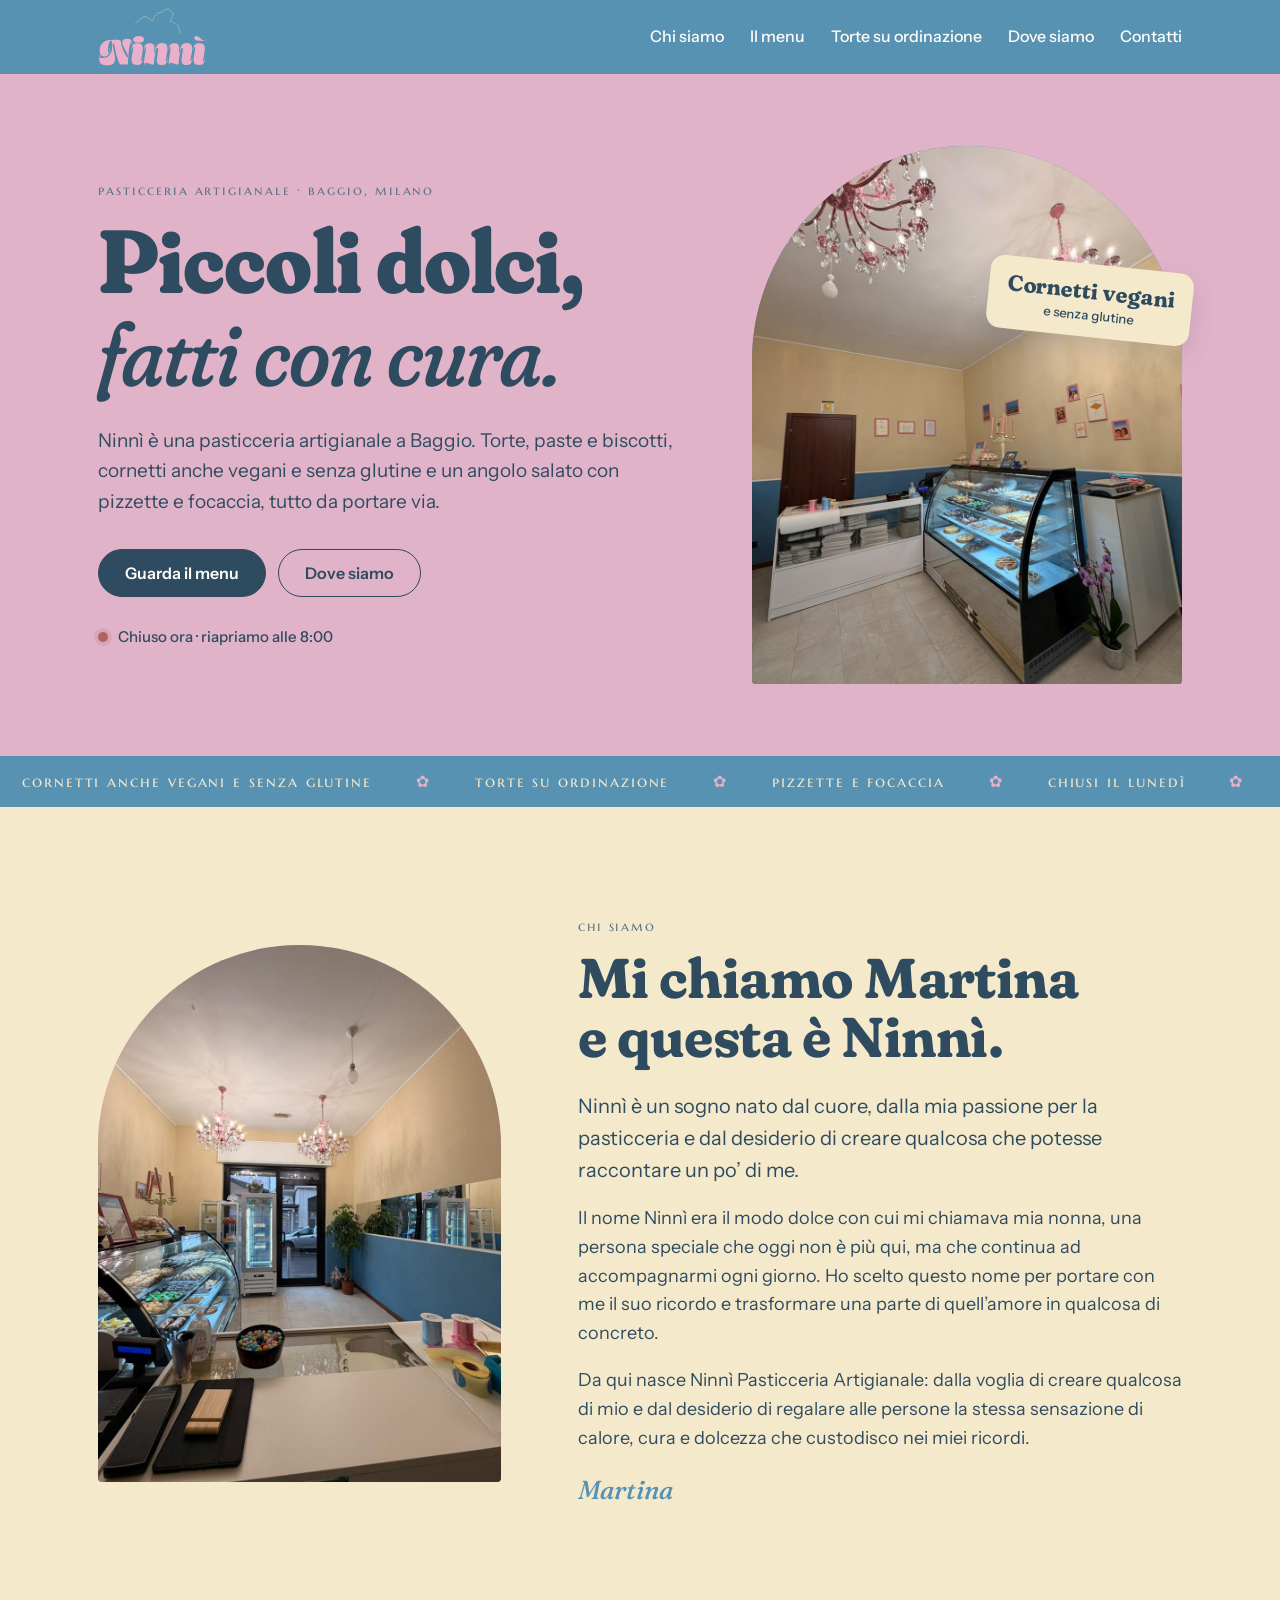
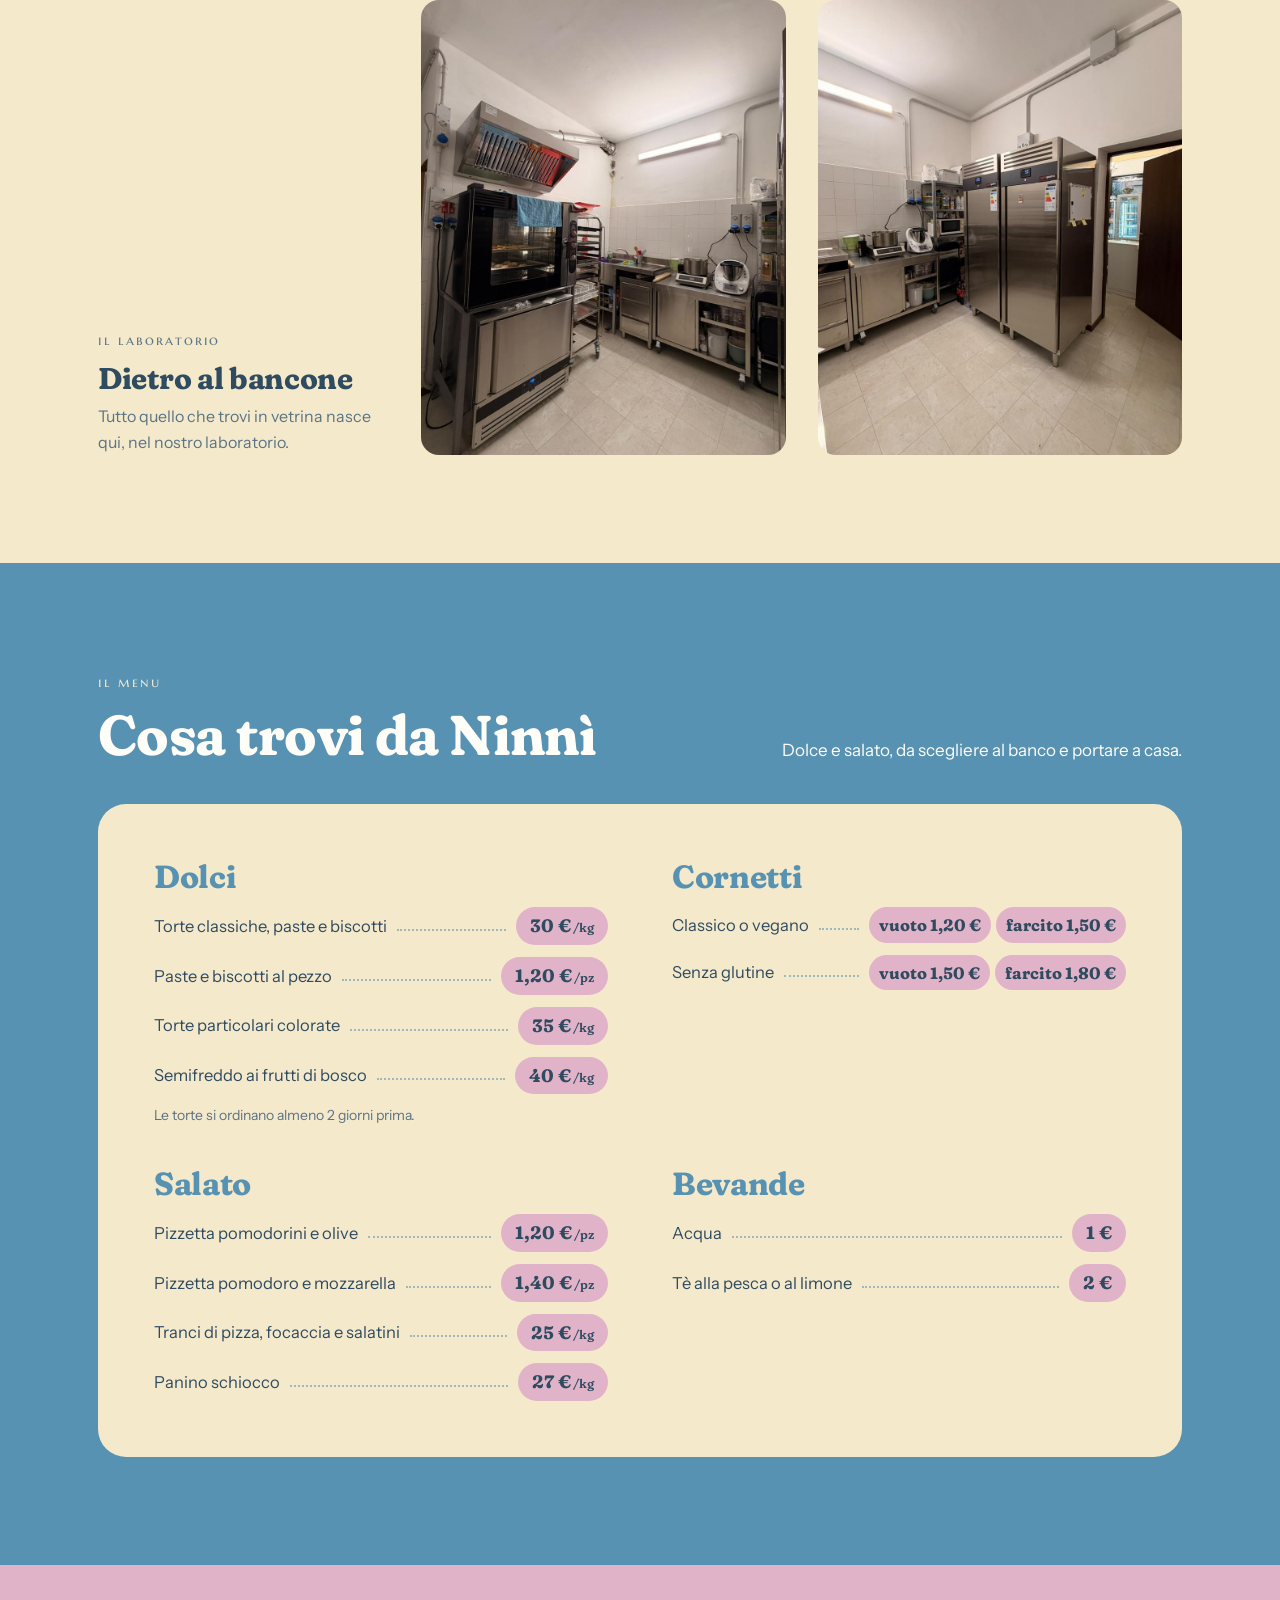
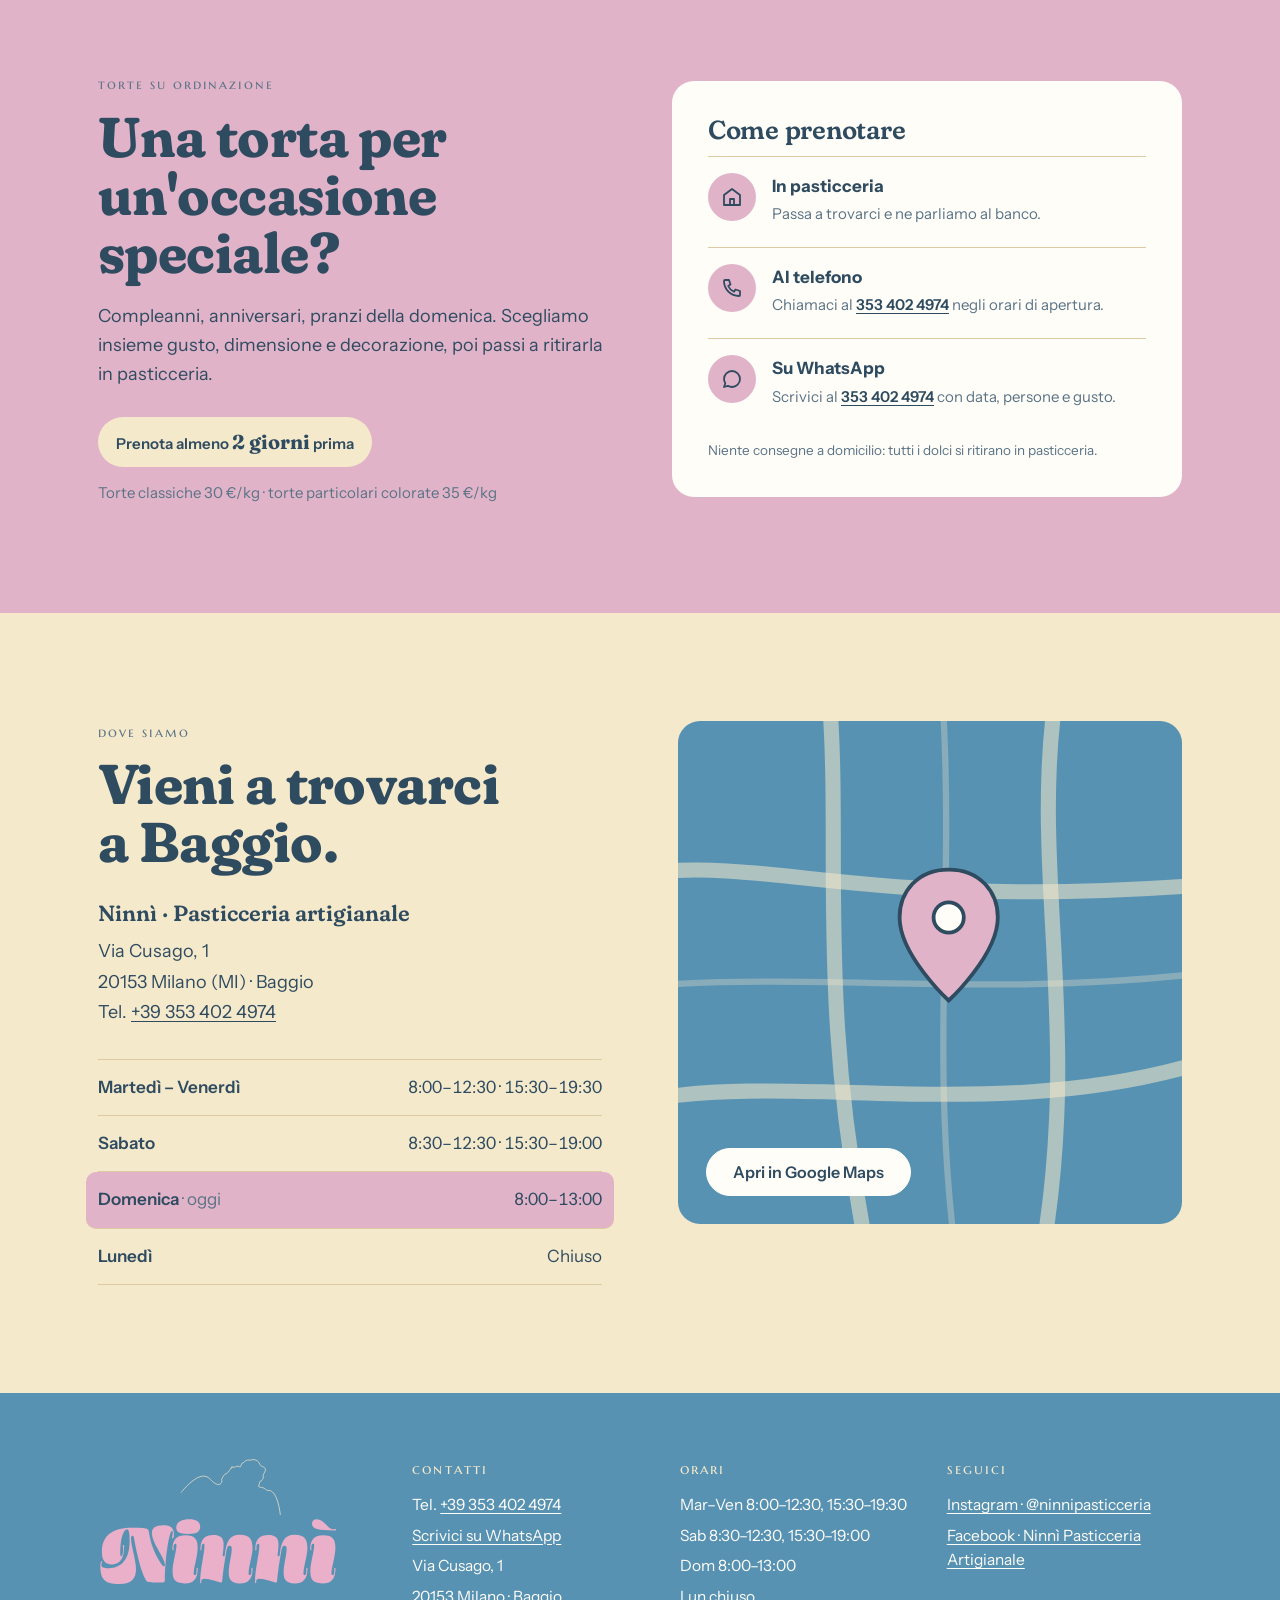
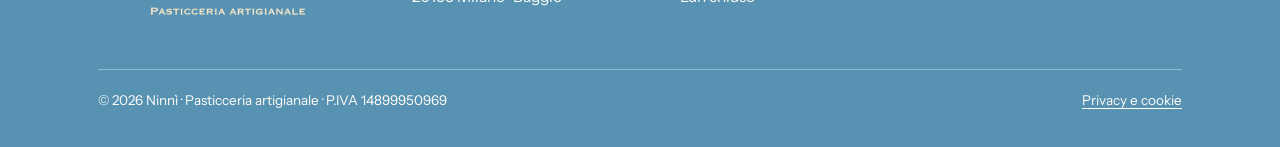
==== index.html @ 8027836f "Sito Ninnì Pasticceria Artigianale" ====
<!doctype html>
<html lang="it">
<head>
<meta charset="utf-8">
<meta name="viewport" content="width=device-width, initial-scale=1, viewport-fit=cover">
<title>Ninnì · Pasticceria artigianale a Baggio, Milano</title>
<meta name="description" content="Ninnì, pasticceria artigianale in Via Cusago 1 a Baggio, Milano: torte, paste e biscotti, cornetti anche vegani e senza glutine, pizzette e focaccia da portare via.">
<link rel="canonical" href="https://www.ninnipasticceriaartigianale.it/">
<meta name="theme-color" content="#5892B3">
<link rel="icon" href="favicon.ico" sizes="32x32">
<link rel="icon" href="img/icon-512.png" type="image/png" sizes="512x512">
<link rel="apple-touch-icon" href="img/apple-touch-icon.png">
<link rel="preload" href="fonts/fraunces.woff2" as="font" type="font/woff2" crossorigin>
<link rel="preload" href="fonts/instrument-sans.woff2" as="font" type="font/woff2" crossorigin>
<link rel="stylesheet" href="style.css">
<meta property="og:type" content="website">
<meta property="og:locale" content="it_IT">
<meta property="og:site_name" content="Ninnì Pasticceria Artigianale">
<meta property="og:title" content="Ninnì · Pasticceria artigianale a Baggio">
<meta property="og:description" content="Torte, paste e biscotti, cornetti anche vegani e senza glutine. Via Cusago 1, Milano.">
<meta property="og:url" content="https://www.ninnipasticceriaartigianale.it/">
<meta property="og:image" content="https://www.ninnipasticceriaartigianale.it/img/og-image.jpg">
<meta property="og:image:width" content="1200">
<meta property="og:image:height" content="630">
<meta name="twitter:card" content="summary_large_image">
<script type="application/ld+json">
{
  "@context": "https://schema.org",
  "@type": "Bakery",
  "name": "Ninnì Pasticceria Artigianale",
  "url": "https://www.ninnipasticceriaartigianale.it/",
  "image": "https://www.ninnipasticceriaartigianale.it/img/og-image.jpg",
  "logo": "https://www.ninnipasticceriaartigianale.it/img/icon-512.png",
  "telephone": "+39 353 402 4974",
  "priceRange": "€",
  "address": {
    "@type": "PostalAddress",
    "streetAddress": "Via Cusago, 1",
    "postalCode": "20153",
    "addressLocality": "Milano",
    "addressRegion": "MI",
    "addressCountry": "IT"
  },
  "openingHoursSpecification": [
    {
      "@type": "OpeningHoursSpecification",
      "dayOfWeek": [
        "Tuesday",
        "Wednesday",
        "Thursday",
        "Friday"
      ],
      "opens": "08:00",
      "closes": "12:30"
    },
    {
      "@type": "OpeningHoursSpecification",
      "dayOfWeek": [
        "Tuesday",
        "Wednesday",
        "Thursday",
        "Friday"
      ],
      "opens": "15:30",
      "closes": "19:30"
    },
    {
      "@type": "OpeningHoursSpecification",
      "dayOfWeek": "Saturday",
      "opens": "08:30",
      "closes": "12:30"
    },
    {
      "@type": "OpeningHoursSpecification",
      "dayOfWeek": "Saturday",
      "opens": "15:30",
      "closes": "19:00"
    },
    {
      "@type": "OpeningHoursSpecification",
      "dayOfWeek": "Sunday",
      "opens": "08:00",
      "closes": "13:00"
    }
  ],
  "sameAs": [
    "https://www.instagram.com/ninnipasticceria/"
  ]
}
</script>
</head>
<body>
<a class="visually-hidden" href="#menu">Vai al menu</a>

<header class="top">
  <div class="wrap">
    <a class="logo" href="#top" aria-label="Ninnì, torna all'inizio">
      <img src="img/logo-mark.svg" alt="Ninnì" width="109" height="58">
    </a>
    <button class="burger" id="burger" aria-expanded="false" aria-controls="nav" aria-label="Apri il menu"><span></span></button>
    <nav id="nav" aria-label="Principale">
      <a href="#storia">Chi siamo</a>
      <a href="#menu">Il menu</a>
      <a href="#torte">Torte su ordinazione</a>
      <a href="#dove">Dove siamo</a>
      <a href="#contatti">Contatti</a>
      <span class="nav-info">Via Cusago 1, Baggio · chiusi il lunedì</span>
    </nav>
  </div>
</header>

<main id="top">
  <!-- HERO -->
  <div class="hero">
    <div class="wrap">
      <div>
        <span class="label eyebrow">Pasticceria artigianale · Baggio, Milano</span>
        <h1>Piccoli dolci, <em>fatti con cura.</em></h1>
        <p class="lead">Ninnì è una pasticceria artigianale a Baggio. Torte, paste e biscotti, cornetti anche vegani e senza glutine e un angolo salato con pizzette e focaccia, tutto da portare via.</p>
        <div class="cta">
          <a class="btn" href="#menu">Guarda il menu</a>
          <a class="btn ghost" href="#dove">Dove siamo</a>
        </div>
        <div class="stato" id="stato-hero"><span class="dot"></span><span id="stato-testo">Orari in caricamento</span></div>
      </div>
      <div class="hero-vis">
        <div class="arco">
          <img src="img/vetrina.jpg" alt="Il bancone di Ninnì con la vetrina dei dolci e i lampadari rosa" width="900" height="1200">
        </div>
        <div class="cartellino"><b>Cornetti vegani</b><span>e senza glutine</span></div>
      </div>
    </div>
  </div>

  <div class="nastro" aria-hidden="true">
    <div class="nastro-track">
      <span>cornetti anche vegani e senza glutine</span><span>torte su ordinazione</span><span>pizzette e focaccia</span><span>chiusi il lunedì</span>
      <span>cornetti anche vegani e senza glutine</span><span>torte su ordinazione</span><span>pizzette e focaccia</span><span>chiusi il lunedì</span>
    </div>
  </div>

  <!-- CHI SIAMO -->
  <section class="storia" id="storia">
    <div class="wrap">
      <div class="arco">
        <img src="img/sala.jpg" loading="lazy" decoding="async" alt="L'interno della pasticceria visto dal bancone, con i lampadari rosa e la porta su strada" width="900" height="1200">
      </div>
      <div>
        <span class="label eyebrow">Chi siamo</span>
        <h2>Mi chiamo Martina e questa è Ninnì.</h2>
        <div class="testo">
          <p>Ninnì è un sogno nato dal cuore, dalla mia passione per la pasticceria e dal desiderio di creare qualcosa che potesse raccontare un po’ di me.</p>
          <p>Il nome Ninnì era il modo dolce con cui mi chiamava mia nonna, una persona speciale che oggi non è più qui, ma che continua ad accompagnarmi ogni giorno. Ho scelto questo nome per portare con me il suo ricordo e trasformare una parte di quell’amore in qualcosa di concreto.</p>
          <p>Da qui nasce Ninnì Pasticceria Artigianale: dalla voglia di creare qualcosa di mio e dal desiderio di regalare alle persone la stessa sensazione di calore, cura e dolcezza che custodisco nei miei ricordi.</p>
          <p class="firma">Martina</p>
        </div>
      </div>
    </div>
    <div class="wrap lab">
      <div class="didascalia">
        <span class="label eyebrow">Il laboratorio</span>
        <h3>Dietro al bancone</h3>
        <p>Tutto quello che trovi in vetrina nasce qui, nel nostro laboratorio.</p>
      </div>
      <figure><img src="img/forno.jpg" loading="lazy" decoding="async" alt="Il forno del laboratorio con le teglie in cottura" width="900" height="1200"></figure>
      <figure><img src="img/frigo.jpg" loading="lazy" decoding="async" alt="Il laboratorio con banchi da lavoro e frigoriferi in acciaio" width="900" height="1200"></figure>
    </div>
  </section>

  <!-- MENU -->
  <section class="menu" id="menu">
    <div class="wrap">
      <div class="sec-head">
        <div>
          <span class="label eyebrow">Il menu</span>
          <h2>Cosa trovi da Ninnì</h2>
        </div>
        <p>Dolce e salato, da scegliere al banco e portare a casa.</p>
      </div>
      <div class="listino">
        <div class="gruppo">
          <h3>Dolci</h3>
          <ul>
            <li class="voce"><span class="nome">Torte classiche, paste e biscotti</span><span class="punti" aria-hidden="true"></span><span class="prezzi"><span class="pill">30 €<small>/kg</small></span></span></li>
            <li class="voce"><span class="nome">Paste e biscotti al pezzo</span><span class="punti" aria-hidden="true"></span><span class="prezzi"><span class="pill">1,20 €<small>/pz</small></span></span></li>
            <li class="voce"><span class="nome">Torte particolari colorate</span><span class="punti" aria-hidden="true"></span><span class="prezzi"><span class="pill">35 €<small>/kg</small></span></span></li>
            <li class="voce"><span class="nome">Semifreddo ai frutti di bosco</span><span class="punti" aria-hidden="true"></span><span class="prezzi"><span class="pill">40 €<small>/kg</small></span></span></li>
          </ul>
          <p class="sotto">Le torte si ordinano almeno 2 giorni prima.</p>
        </div>
        <div class="gruppo">
          <h3>Cornetti</h3>
          <ul>
            <li class="voce doppio"><span class="nome">Classico o vegano</span><span class="punti" aria-hidden="true"></span><span class="prezzi"><span class="pill">vuoto 1,20 €</span><span class="pill">farcito 1,50 €</span></span></li>
            <li class="voce doppio"><span class="nome">Senza glutine</span><span class="punti" aria-hidden="true"></span><span class="prezzi"><span class="pill">vuoto 1,50 €</span><span class="pill">farcito 1,80 €</span></span></li>
          </ul>
        </div>
        <div class="gruppo">
          <h3>Salato</h3>
          <ul>
            <li class="voce"><span class="nome">Pizzetta pomodorini e olive</span><span class="punti" aria-hidden="true"></span><span class="prezzi"><span class="pill">1,20 €<small>/pz</small></span></span></li>
            <li class="voce"><span class="nome">Pizzetta pomodoro e mozzarella</span><span class="punti" aria-hidden="true"></span><span class="prezzi"><span class="pill">1,40 €<small>/pz</small></span></span></li>
            <li class="voce"><span class="nome">Tranci di pizza, focaccia e salatini</span><span class="punti" aria-hidden="true"></span><span class="prezzi"><span class="pill">25 €<small>/kg</small></span></span></li>
            <li class="voce"><span class="nome">Panino schiocco</span><span class="punti" aria-hidden="true"></span><span class="prezzi"><span class="pill">27 €<small>/kg</small></span></span></li>
          </ul>
        </div>
        <div class="gruppo">
          <h3>Bevande</h3>
          <ul>
            <li class="voce"><span class="nome">Acqua</span><span class="punti" aria-hidden="true"></span><span class="prezzi"><span class="pill">1 €</span></span></li>
            <li class="voce"><span class="nome">Tè alla pesca o al limone</span><span class="punti" aria-hidden="true"></span><span class="prezzi"><span class="pill">2 €</span></span></li>
          </ul>
        </div>
      </div>
    </div>
  </section>

  <!-- TORTE SU ORDINAZIONE -->
  <section class="torte" id="torte">
    <div class="wrap">
      <div class="intro">
        <span class="label eyebrow">Torte su ordinazione</span>
        <h2>Una torta per un'occasione speciale?</h2>
        <p>Compleanni, anniversari, pranzi della domenica. Scegliamo insieme gusto, dimensione e decorazione, poi passi a ritirarla in pasticceria.</p>
        <span class="quando">Prenota almeno <b>2 giorni</b> prima</span>
        <p class="prezzi-torte">Torte classiche 30 €/kg · torte particolari colorate 35 €/kg</p>
      </div>
      <div class="come">
        <h3>Come prenotare</h3>
        <div class="modo">
          <span class="ico"><svg viewBox="0 0 24 24" fill="none" stroke="currentColor" stroke-width="1.8" stroke-linecap="round" stroke-linejoin="round"><path d="M4 10 L12 4 L20 10 V20 H4 Z"/><path d="M10 20 V14 H14 V20"/></svg></span>
          <div><b>In pasticceria</b><span>Passa a trovarci e ne parliamo al banco.</span></div>
        </div>
        <div class="modo">
          <span class="ico"><svg viewBox="0 0 24 24" fill="none" stroke="currentColor" stroke-width="1.8" stroke-linecap="round" stroke-linejoin="round"><path d="M5 4 H9 L10.5 8.5 L8.2 10 C9.2 12.2 11.8 14.8 14 15.8 L15.5 13.5 L20 15 V19 C20 19.6 19.6 20 19 20 C10.7 20 4 13.3 4 5 C4 4.4 4.4 4 5 4 Z"/></svg></span>
          <div><b>Al telefono</b><span>Chiamaci al <a href="tel:+393534024974">353 402 4974</a> negli orari di apertura.</span></div>
        </div>
        <div class="modo">
          <span class="ico"><svg viewBox="0 0 24 24" fill="none" stroke="currentColor" stroke-width="1.8" stroke-linecap="round" stroke-linejoin="round"><path d="M4 20 L5.3 16.2 C4.5 14.9 4 13.5 4 12 C4 7.6 7.6 4 12 4 C16.4 4 20 7.6 20 12 C20 16.4 16.4 20 12 20 C10.5 20 9.1 19.6 7.8 18.8 Z"/></svg></span>
          <div><b>Su WhatsApp</b><span>Scrivici al <a href="https://wa.me/393534024974" target="_blank" rel="noopener">353 402 4974</a> con data, persone e gusto.</span></div>
        </div>
        <p class="piccolo">Niente consegne a domicilio: tutti i dolci si ritirano in pasticceria.</p>
      </div>
    </div>
  </section>

  <!-- DOVE SIAMO -->
  <section class="dove" id="dove">
    <div class="wrap">
      <div>
        <span class="label eyebrow">Dove siamo</span>
        <h2>Vieni a trovarci a Baggio.</h2>
        <div class="indirizzo">
          <b>Ninnì · Pasticceria artigianale</b>
          <span>Via Cusago, 1</span>
          <span>20153 Milano (MI) · Baggio</span>
          <span>Tel. <a href="tel:+393534024974">+39 353 402 4974</a></span>
        </div>
        <dl class="orari" id="orari">
          <div data-d="2,3,4,5"><dt>Martedì – Venerdì</dt><dd>8:00–12:30 · 15:30–19:30</dd></div>
          <div data-d="6"><dt>Sabato</dt><dd>8:30–12:30 · 15:30–19:00</dd></div>
          <div data-d="0"><dt>Domenica</dt><dd>8:00–13:00</dd></div>
          <div data-d="1"><dt>Lunedì</dt><dd>Chiuso</dd></div>
        </dl>
      </div>
      <div class="mappa">
        <svg viewBox="0 0 400 400" aria-hidden="true" preserveAspectRatio="xMidYMid slice">
          <g fill="none" stroke="#F5E9CB" stroke-opacity=".55" stroke-width="12" stroke-linecap="round">
            <path d="M-20 120 C80 110 160 150 420 130"/>
            <path d="M120 -20 C130 100 110 220 150 420"/>
            <path d="M-20 300 C100 280 260 320 420 270"/>
            <path d="M300 -20 C280 120 320 240 290 420"/>
          </g>
          <g fill="none" stroke="#F5E9CB" stroke-opacity=".3" stroke-width="5">
            <path d="M-20 210 C120 200 250 220 420 200"/>
            <path d="M210 -20 C220 140 200 260 220 420"/>
          </g>
          <path d="M215 118 C190 118 176 136 176 156 C176 186 215 222 215 222 C215 222 254 186 254 156 C254 136 240 118 215 118 Z" fill="#E1B3C9" stroke="#2E4B60" stroke-width="3"/>
          <circle cx="215" cy="156" r="12" fill="#FFFDF8" stroke="#2E4B60" stroke-width="3"/>
        </svg>
        <a class="btn chiaro" href="https://www.google.com/maps/search/?api=1&amp;query=Via+Cusago+1%2C+20153+Milano" target="_blank" rel="noopener">Apri in Google Maps</a>
      </div>
    </div>
  </section>
</main>

<footer id="contatti">
  <div class="wrap">
    <div class="grid">
      <div class="logo-big"><img src="img/logo-full.svg" alt="Ninnì, pasticceria artigianale" width="240" height="159"></div>
      <div>
        <h4>Contatti</h4>
        <ul>
          <li>Tel. <a href="tel:+393534024974">+39 353 402 4974</a></li>
          <li><a href="https://wa.me/393534024974" target="_blank" rel="noopener">Scrivici su WhatsApp</a></li>
          <li>Via Cusago, 1</li>
          <li>20153 Milano · Baggio</li>
        </ul>
      </div>
      <div>
        <h4>Orari</h4>
        <ul>
          <li>Mar–Ven 8:00–12:30, 15:30–19:30</li>
          <li>Sab 8:30–12:30, 15:30–19:00</li>
          <li>Dom 8:00–13:00</li>
          <li>Lun chiuso</li>
        </ul>
      </div>
      <div>
        <h4>Seguici</h4>
        <ul>
          <li><a href="https://www.instagram.com/ninnipasticceria/" target="_blank" rel="noopener">Instagram · @ninnipasticceria</a></li>
          <!-- Facebook: sostituire href con il link diretto alla pagina -->
          <li><a href="https://www.facebook.com/search/top?q=Ninn%C3%AC%20Pasticceria%20Artigianale" target="_blank" rel="noopener">Facebook · Ninnì Pasticceria Artigianale</a></li>
        </ul>
      </div>
    </div>
    <div class="legal">
      <span>© 2026 Ninnì · Pasticceria artigianale · P.IVA 14899950969</span>
      <a href="privacy.html">Privacy e cookie</a>
    </div>
  </div>
</footer>

<script src="script.js" defer></script>
</body>
</html>
---- style.css ----
/* Caratteri ospitati sul sito (niente Google Fonts: nessun dato ai terzi) */
@font-face { font-family: "Fraunces"; font-style: normal; font-weight: 100 900; font-display: swap; src: url(fonts/fraunces.woff2) format("woff2"); unicode-range: U+0000-00FF,U+0131,U+0152-0153,U+02BB-02BC,U+02C6,U+02DA,U+02DC,U+0304,U+0308,U+0329,U+2000-206F,U+20AC,U+2122,U+2191,U+2193,U+2212,U+2215,U+FEFF,U+FFFD; }
@font-face { font-family: "Fraunces"; font-style: italic; font-weight: 100 900; font-display: swap; src: url(fonts/fraunces-italic.woff2) format("woff2"); unicode-range: U+0000-00FF,U+0131,U+0152-0153,U+02BB-02BC,U+02C6,U+02DA,U+02DC,U+0304,U+0308,U+0329,U+2000-206F,U+20AC,U+2122,U+2191,U+2193,U+2212,U+2215,U+FEFF,U+FFFD; }
@font-face { font-family: "Instrument Sans"; font-style: normal; font-weight: 400 700; font-display: swap; src: url(fonts/instrument-sans.woff2) format("woff2"); unicode-range: U+0000-00FF,U+0131,U+0152-0153,U+02BB-02BC,U+02C6,U+02DA,U+02DC,U+0304,U+0308,U+0329,U+2000-206F,U+20AC,U+2122,U+2191,U+2193,U+2212,U+2215,U+FEFF,U+FFFD; }
@font-face { font-family: "Marcellus SC"; font-style: normal; font-weight: 400; font-display: swap; src: url(fonts/marcellus-sc.woff2) format("woff2"); unicode-range: U+0000-00FF,U+0131,U+0152-0153,U+02BB-02BC,U+02C6,U+02DA,U+02DC,U+0304,U+0308,U+0329,U+2000-206F,U+20AC,U+2122,U+2191,U+2193,U+2212,U+2215,U+FEFF,U+FFFD; }

/* Palette: i tre colori del logo, più un inchiostro morbido per i testi */
:root {
  --blu: #5892B3;
  --rosa: #E1B3C9;
  --crema: #F5E9CB;
  --latte: #F5E9CB;      /* fondo pagina = crema della palette */
  --ink: #2E4B60;        /* testi: blu del logo scurito */
  --ink-2: #5A7385;      /* testi secondari */
  --linea: #DCCAA2;
  --bianco: #FFFDF8;

  --f-display: "Fraunces", "Iowan Old Style", "Palatino Linotype", Georgia, serif;
  --f-body: "Instrument Sans", "Helvetica Neue", Arial, sans-serif;
  --f-label: "Marcellus SC", "Copperplate", "Trajan Pro", Georgia, serif;

  --gutter: clamp(16px, 4vw, 48px);
  --max: 1180px;
  color-scheme: light;
}
* { box-sizing: border-box; }
html { scroll-behavior: smooth; scroll-padding-top: 96px; }
body {
  margin: 0;
  background: var(--latte);
  color: var(--ink);
  font-family: var(--f-body);
  font-size: 17px;
  line-height: 1.6;
  -webkit-font-smoothing: antialiased;
}
img { max-width: 100%; display: block; }
a { color: inherit; }
h1, h2, h3 {
  font-family: var(--f-display);
  font-variation-settings: "SOFT" 100, "WONK" 1;
  font-weight: 700;
  line-height: 1.04;
  letter-spacing: -0.01em;
  margin: 0;
  text-wrap: balance;
}
p { margin: 0; }
.wrap { max-width: var(--max); margin-inline: auto; padding-inline: var(--gutter); }
.label { font-family: var(--f-label); font-size: 14px; letter-spacing: 0.14em; text-transform: lowercase; }
.eyebrow { display: block; color: var(--ink-2); margin-bottom: 12px; }
:focus-visible { outline: 3px solid var(--blu); outline-offset: 3px; border-radius: 6px; }
.visually-hidden { position: absolute; width: 1px; height: 1px; overflow: hidden; clip: rect(0 0 0 0); white-space: nowrap; }

/* ---------- Header ---------- */
.top {
  position: sticky;
  top: env(safe-area-inset-top, 0px);
  z-index: 20;
  background: var(--blu);
  color: var(--bianco);
}
.top .wrap { display: flex; align-items: center; gap: 24px; padding-block: 8px; }
.top .logo img { height: 58px; width: auto; }
.top nav { margin-left: auto; display: flex; align-items: center; gap: 26px; }
.top nav a { text-decoration: none; font-weight: 500; font-size: 16px; }
.top nav a:hover { text-decoration: underline; text-underline-offset: 6px; text-decoration-thickness: 1.5px; }
.burger { display: none; }

.btn {
  display: inline-flex; align-items: center; justify-content: center; gap: 8px;
  font: 600 16px/1 var(--f-body);
  padding: 15px 26px; border-radius: 999px;
  border: 1.5px solid var(--ink); background: var(--ink); color: var(--bianco);
  text-decoration: none; cursor: pointer;
  transition: transform .15s ease, background .15s ease, color .15s ease;
}
.btn:hover { transform: translateY(-2px); }
.btn.ghost { background: transparent; color: var(--ink); }
.btn.ghost:hover { background: var(--ink); color: var(--bianco); }
.btn.chiaro { background: var(--bianco); color: var(--ink); border-color: var(--bianco); }

/* ---------- Hero ---------- */
.hero { background: var(--rosa); padding-block: 72px 72px; }
.hero .wrap { display: grid; grid-template-columns: 1.15fr 0.85fr; gap: clamp(32px, 5vw, 72px); align-items: center; }
.hero h1 { font-size: clamp(46px, 7vw, 92px); font-weight: 800; }
.hero h1 em { display: block; font-style: italic; font-weight: 500; color: var(--ink); }
.hero p.lead { font-size: 19px; max-width: 32em; margin-top: 26px; }
.hero .cta { display: flex; flex-wrap: wrap; gap: 12px; margin-top: 32px; }
.stato { display: inline-flex; align-items: center; gap: 10px; margin-top: 28px; font-size: 15px; font-weight: 500; }
.stato .dot { width: 10px; height: 10px; border-radius: 50%; background: #4F9469; box-shadow: 0 0 0 4px rgba(79,148,105,.16); }
.stato.chiuso .dot { background: #B0645F; box-shadow: 0 0 0 4px rgba(176,100,95,.16); }

.arco {
  position: relative; aspect-ratio: 4 / 5; max-width: 100%;
  border-radius: 999px 999px 18px 18px;
  background: var(--blu); color: var(--crema); --acc: var(--rosa);
  display: grid; place-items: center; overflow: hidden;
}
.arco svg.ill { width: 76%; height: auto; }
.arco img { position: absolute; inset: 0; width: 100%; height: 100%; object-fit: cover; }
.arco .foto-nota { position: absolute; bottom: 16px; left: 0; right: 0; text-align: center; font-size: 13px; opacity: .85; }
.hero-vis { position: relative; max-width: 430px; justify-self: end; width: 100%; }
.cartellino {
  position: absolute; right: -10px; top: 22%;
  background: var(--crema); color: var(--ink);
  padding: 14px 18px 12px; border-radius: 14px; transform: rotate(6deg);
  box-shadow: 0 10px 24px rgba(46,75,96,.16);
  text-align: center; line-height: 1.2;
}
.cartellino b { display: block; font-family: var(--f-display); font-size: 22px; font-weight: 700; font-variation-settings: "SOFT" 100; }
.cartellino span { font-size: 13px; font-weight: 500; }

/* ---------- Nastro ---------- */
.nastro { background: var(--blu); color: var(--crema); overflow: hidden; padding-block: 13px; }
.nastro-track { display: flex; width: max-content; animation: scorri 44s linear infinite; }
.nastro-track span { font-family: var(--f-label); font-size: 16px; letter-spacing: .12em; white-space: nowrap; padding-inline: 22px; }
.nastro-track span::after { content: "✿"; color: var(--rosa); margin-left: 44px; }
@keyframes scorri { to { transform: translateX(-50%); } }

section { padding-block: clamp(64px, 9vw, 108px); }
.sec-head { display: flex; flex-wrap: wrap; align-items: end; justify-content: space-between; gap: 16px 40px; margin-bottom: 40px; }
h2 { font-size: clamp(34px, 4.8vw, 56px); }
.sec-head p { max-width: 34em; color: var(--ink-2); }

/* ---------- Chi siamo ---------- */
.storia .wrap { display: grid; grid-template-columns: 0.8fr 1.2fr; gap: clamp(32px, 6vw, 88px); align-items: center; }
.storia .arco { background: var(--rosa); color: var(--ink); --acc: var(--blu); aspect-ratio: 3 / 4; }
.storia h2 { margin-bottom: 24px; }
.storia .testo { display: grid; gap: 18px; max-width: 36em; font-size: 18px; }
.storia .firma { font-family: var(--f-display); font-style: italic; font-size: 26px; font-weight: 500; color: var(--blu); }
.storia h2 + .testo p:first-child { font-size: 20px; }
footer a, .modo a, .indirizzo a { text-underline-offset: 3px; }
.da-completare { border: 1.5px dashed var(--blu); border-radius: 12px; padding: 14px 16px; font-size: 15px; color: var(--ink-2); background: transparent; }
.da-completare b { color: var(--ink); }
.pilastri { list-style: none; margin: 36px 0 0; padding: 28px 0 0; display: grid; grid-template-columns: repeat(3, 1fr); gap: 24px; border-top: 1.5px solid var(--linea); }
.pilastri li { display: grid; gap: 6px; font-size: 15px; color: var(--ink-2); }
.pilastri b { font-family: var(--f-display); font-size: 21px; font-weight: 600; color: var(--ink); line-height: 1.15; font-variation-settings: "SOFT" 100; }

/* ---------- Menu (listino come quello stampato in negozio) ---------- */
.menu { background: var(--blu); }
.menu .sec-head h2 { color: var(--bianco); }
.menu .sec-head .eyebrow { color: var(--crema); }
.menu .sec-head p { color: var(--bianco); }
.listino {
  background: var(--crema); border-radius: 28px;
  padding: clamp(24px, 4.5vw, 56px);
  display: grid; grid-template-columns: 1fr 1fr; gap: 40px clamp(32px, 5vw, 72px);
}
.gruppo h3 { font-size: 32px; font-weight: 700; color: var(--blu); font-variation-settings: "SOFT" 100, "WONK" 0; margin-bottom: 14px; }
.gruppo ul { list-style: none; margin: 0; padding: 0; display: grid; gap: 12px; }
.voce { display: flex; flex-wrap: nowrap; align-items: center; gap: 8px 10px; }
.voce.doppio { flex-wrap: wrap; }
.voce .nome { font-size: 16.5px; min-width: 0; flex: 0 1 auto; }
.voce .punti { flex: 1 1 12px; min-width: 12px; border-bottom: 2px dotted rgba(88,146,179,.55); transform: translateY(4px); }
.voce .prezzi { display: flex; flex-wrap: wrap; justify-content: flex-end; gap: 6px; margin-left: auto; flex: none; }
.pill {
  background: var(--rosa); color: var(--ink); border-radius: 999px; padding: 5px 14px 4px;
  font-family: var(--f-display); font-variation-settings: "SOFT" 100, "WONK" 0; font-weight: 700; font-size: 18px;
  white-space: nowrap; font-variant-numeric: tabular-nums;
}
.pill small { font-size: 12.5px; font-weight: 600; margin-left: 2px; }
.voce.doppio .prezzi { gap: 5px; }
.voce.doppio .pill { padding-inline: 10px; font-size: 16.5px; }
.gruppo .sotto { font-size: 14px; color: var(--ink-2); margin-top: 10px; }
.nota-prezzi { margin-top: 24px; font-size: 14px; color: var(--crema); }

/* ---------- Laboratorio ---------- */
.storia .lab { display: grid; grid-template-columns: 0.8fr 1fr 1fr; gap: clamp(16px, 3vw, 32px); align-items: end; margin-top: clamp(48px, 7vw, 88px); }
.lab figure { margin: 0; }
.lab img { width: 100%; height: auto; aspect-ratio: 4 / 5; object-fit: cover; border-radius: 18px; }
.lab .didascalia h3 { font-size: 30px; font-weight: 700; font-variation-settings: "SOFT" 100; margin-bottom: 10px; }
.lab .didascalia p { color: var(--ink-2); font-size: 16px; max-width: 22em; }

/* ---------- Torte su ordinazione ---------- */
.torte { background: var(--rosa); }
.torte .wrap { display: grid; grid-template-columns: 1fr 1fr; gap: clamp(28px, 5vw, 64px); align-items: center; }
.torte .intro { color: var(--ink); }
.torte .intro .eyebrow { color: var(--ink-2); }
.torte .intro p { margin-top: 20px; font-size: 18px; max-width: 30em; }
.torte .intro .quando {
  display: inline-block; line-height: 1.5; margin-top: 28px;
  background: var(--crema); color: var(--ink); border-radius: 999px; padding: 10px 18px; font-weight: 600; font-size: 15px;
}
.torte .intro p.prezzi-torte { margin-top: 14px; font-size: 15px; color: var(--ink-2); }
.torte .intro .quando b { font-family: var(--f-display); font-size: 20px; font-weight: 700; }
.come { background: var(--bianco); border-radius: 22px; padding: clamp(22px, 3.5vw, 36px); display: grid; gap: 4px; }
.come h3 { font-size: 26px; font-weight: 600; margin-bottom: 8px; font-variation-settings: "SOFT" 100; }
.modo { display: grid; grid-template-columns: 48px 1fr; gap: 16px; align-items: start; padding-block: 16px; border-top: 1px solid var(--linea); }
.modo .ico { width: 48px; height: 48px; border-radius: 50%; background: var(--rosa); display: grid; place-items: center; color: var(--ink); }
.modo .ico svg { width: 24px; height: 24px; }
.modo b { display: block; font-size: 17px; }
.modo span { font-size: 15px; color: var(--ink-2); }
.modo a { font-weight: 600; color: var(--ink); }
.come .piccolo { font-size: 13.5px; color: var(--ink-2); padding-top: 10px; }

/* ---------- Dove siamo ---------- */
.dove .wrap { display: grid; grid-template-columns: 1fr 1fr; gap: clamp(32px, 6vw, 80px); align-items: start; }
.dove h2 { margin-bottom: 24px; }
.indirizzo { font-size: 18px; display: grid; gap: 2px; }
.indirizzo b { font-family: var(--f-display); font-size: 22px; font-weight: 600; font-variation-settings: "SOFT" 100; margin-bottom: 4px; }
.ph { background: var(--rosa); border-radius: 6px; padding: 0 6px; }
.orari { margin: 32px 0 0; border-top: 1.5px solid var(--linea); }
.orari div { display: flex; justify-content: space-between; gap: 16px; padding-block: 14px; border-bottom: 1.5px solid var(--linea); font-variant-numeric: tabular-nums; }
.orari dt { font-weight: 600; }
.orari dd { margin: 0; text-align: right; }
.orari .oggi { background: var(--rosa); margin-inline: -12px; padding-inline: 12px; border-radius: 10px; }
.orari .oggi dt::after { content: " · oggi"; font-weight: 400; color: var(--ink-2); }
.mappa { position: relative; border-radius: 22px; overflow: hidden; background: var(--blu); aspect-ratio: 1 / 1; max-width: 100%; display: grid; align-content: end; padding: 28px; }
.mappa svg { position: absolute; inset: 0; width: 100%; height: 100%; }
.mappa .btn { position: relative; justify-self: start; }

/* ---------- Footer ---------- */
footer { background: var(--blu); color: var(--bianco); padding-block: 64px 36px; }
footer .grid { display: grid; grid-template-columns: 1.2fr 1fr 1fr 1fr; gap: 32px; }
footer .logo-big img { width: 240px; height: auto; }
footer h4 { font-family: var(--f-label); font-weight: 400; font-size: 15px; letter-spacing: .14em; text-transform: lowercase; margin: 0 0 12px; color: var(--crema); }
footer li { font-size: 15.5px; }
footer ul { list-style: none; padding: 0; margin: 0; display: grid; gap: 6px; }
footer .legal { margin-top: 52px; padding-top: 20px; border-top: 1px solid rgba(255,253,248,.35); display: flex; flex-wrap: wrap; justify-content: space-between; gap: 12px; font-size: 13.5px; }

/* ---------- Responsive + menu a tendina ---------- */
@media (max-width: 980px) {
  footer .grid { grid-template-columns: 1fr 1fr; }
}
@media (max-width: 900px) {
  .burger {
    display: inline-grid; place-items: center; margin-left: auto;
    width: 46px; height: 46px; border-radius: 50%;
    background: transparent; border: 1.5px solid rgba(255,253,248,.7); color: var(--bianco); cursor: pointer;
  }
  .burger span, .burger span::before, .burger span::after {
    display: block; width: 20px; height: 2px; background: currentColor; border-radius: 2px; position: relative; transition: transform .2s ease, background .2s ease;
  }
  .burger span::before, .burger span::after { content: ""; position: absolute; left: 0; }
  .burger span::before { top: -6px; }
  .burger span::after { top: 6px; }
  .burger[aria-expanded="true"] span { background: transparent; }
  .burger[aria-expanded="true"] span::before { transform: translateY(6px) rotate(45deg); }
  .burger[aria-expanded="true"] span::after { transform: translateY(-6px) rotate(-45deg); }

  .top nav {
    display: none; position: absolute; top: 100%; left: 0; right: 0;
    background: var(--blu); flex-direction: column; align-items: stretch; gap: 0;
    padding: 8px var(--gutter) 28px;
    box-shadow: 0 18px 30px rgba(46,75,96,.18);
  }
  .top nav.open { display: flex; }
  .top nav a {
    font-family: var(--f-display); font-variation-settings: "SOFT" 100; font-size: 28px; font-weight: 500;
    padding-block: 12px; border-bottom: 1px solid rgba(255,253,248,.28);
  }
  .top nav .nav-info { display: block; margin-top: 18px; font-size: 14.5px; color: var(--crema); }
  .top .logo img { height: 50px; }
  .hero { padding-block: 48px 56px; }
  .hero .wrap, .storia .wrap, .torte .wrap, .dove .wrap { grid-template-columns: 1fr; }
  .hero-vis { justify-self: center; max-width: 340px; }
  .storia .arco { max-width: 320px; }
  .listino { grid-template-columns: 1fr; }
  .storia .lab { grid-template-columns: 1fr 1fr; }
  .lab .didascalia { grid-column: 1 / -1; }
  .pilastri { grid-template-columns: 1fr; gap: 16px; }
}
@media (min-width: 901px) { .nav-info { display: none; } }
@media (max-width: 560px) {
  body { font-size: 16px; }
  .pill { font-size: 16px; padding: 4px 11px 3px; }
  .voce .nome { font-size: 15.5px; }
  footer .grid { grid-template-columns: 1fr; }
  .cartellino { right: -4px; }
}
@media (prefers-reduced-motion: reduce) {
  html { scroll-behavior: auto; }
  .nastro-track { animation: none; }
  .btn, .burger span, .burger span::before, .burger span::after { transition: none; }
}

/* ---------- Base (prima fornita dall'anteprima) ---------- */
[hidden] { display: none !important; }

/* ---------- Pagine di testo (privacy) ---------- */
.pagina { padding-block: clamp(48px, 7vw, 88px); }
.pagina .wrap { max-width: 760px; }
.pagina h1 { font-size: clamp(36px, 5vw, 52px); margin-bottom: 12px; }
.pagina .agg { color: var(--ink-2); font-size: 14px; margin-bottom: 36px; }
.pagina h2 { font-size: 24px; font-weight: 600; margin: 36px 0 10px; font-variation-settings: "SOFT" 100, "WONK" 0; }
.pagina p, .pagina li { font-size: 16.5px; }
.pagina p + p { margin-top: 12px; }
.pagina ul { padding-left: 20px; margin: 10px 0 0; display: grid; gap: 6px; }
.pagina a { text-underline-offset: 3px; }
.torna { display: inline-block; margin-top: 40px; }
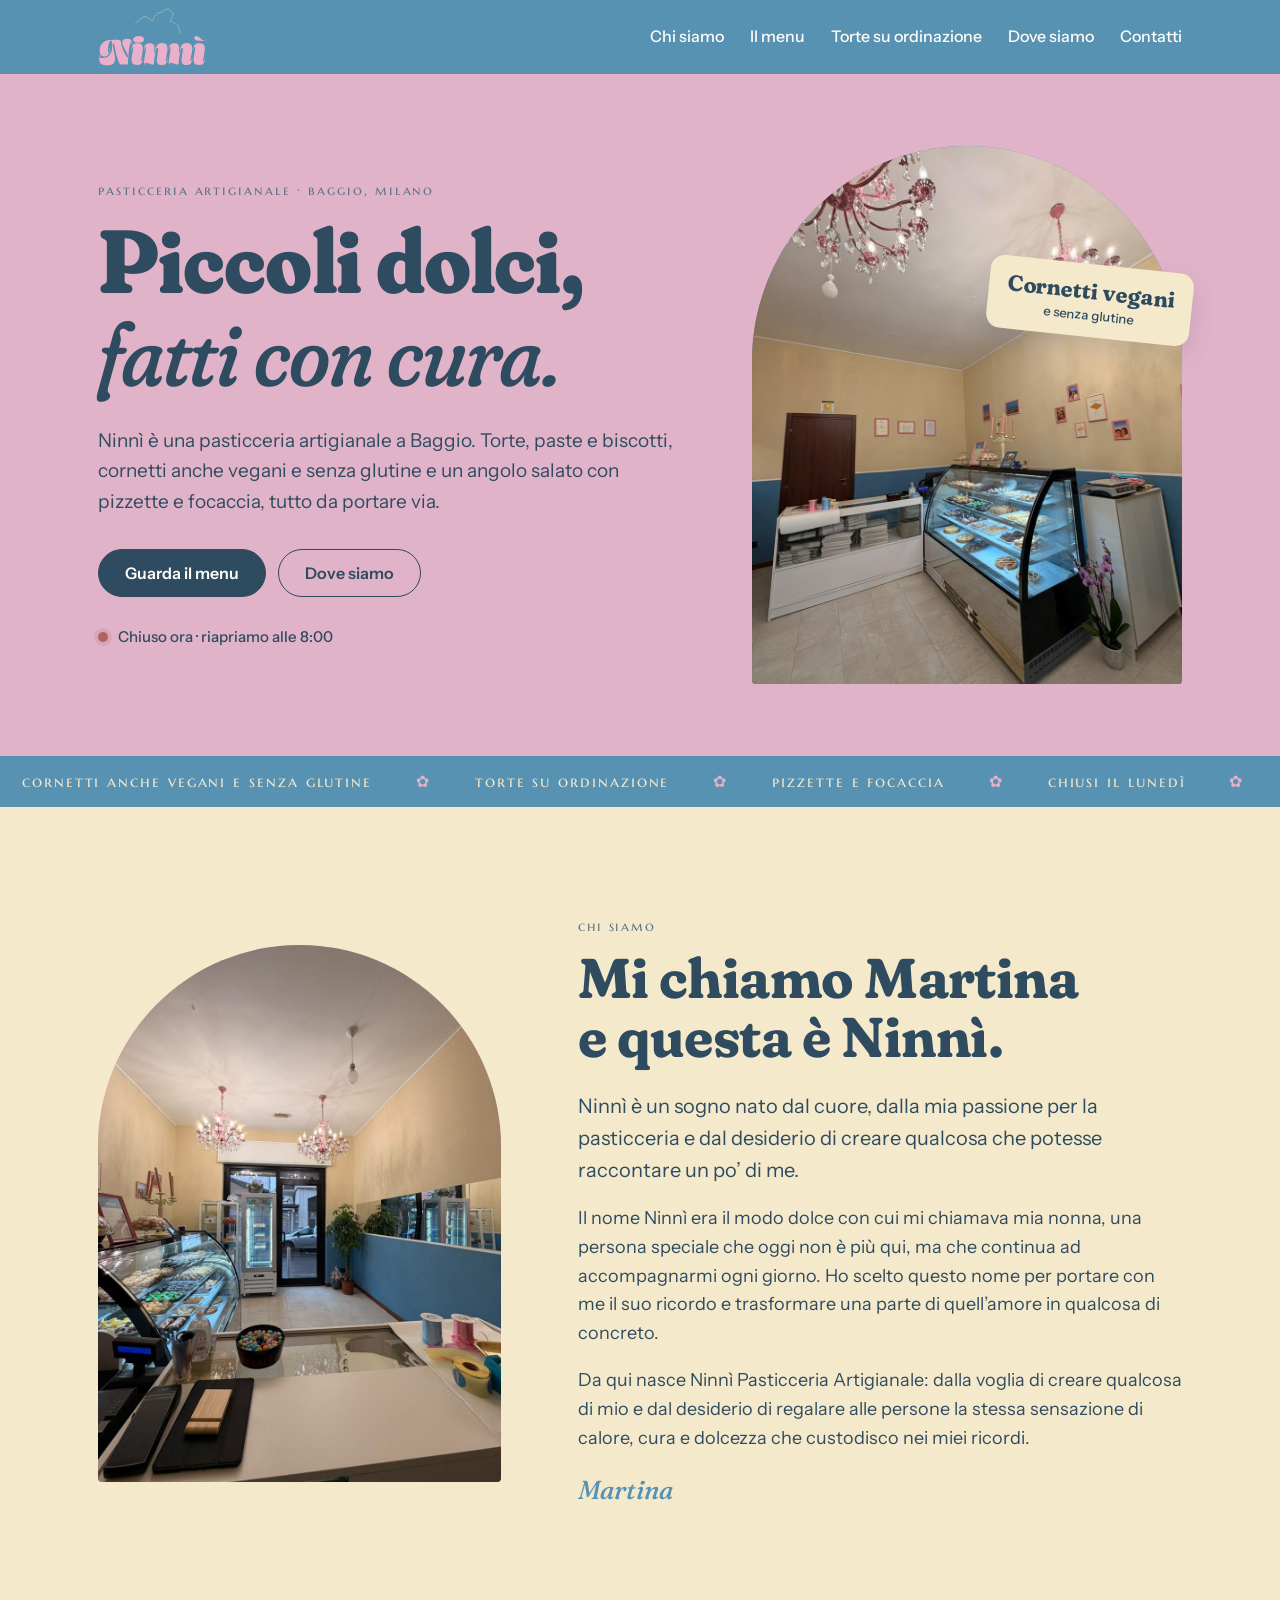
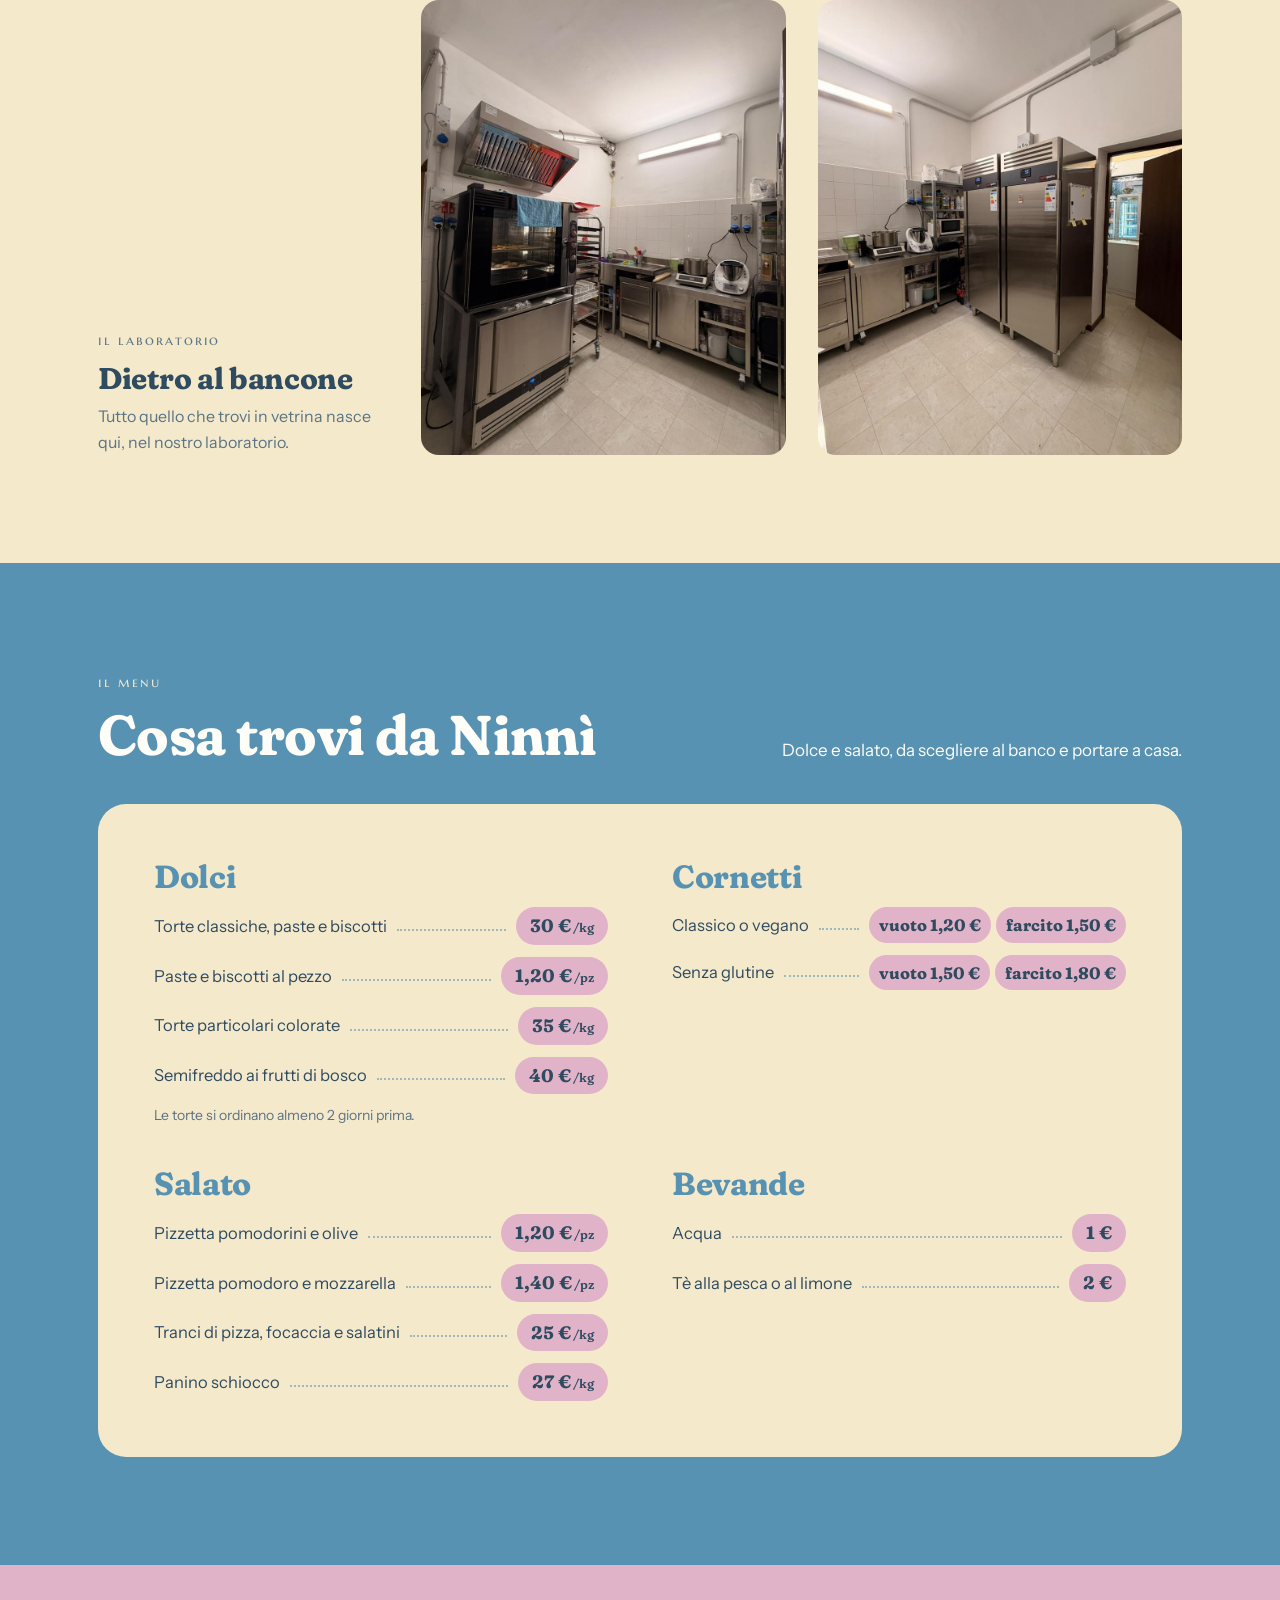
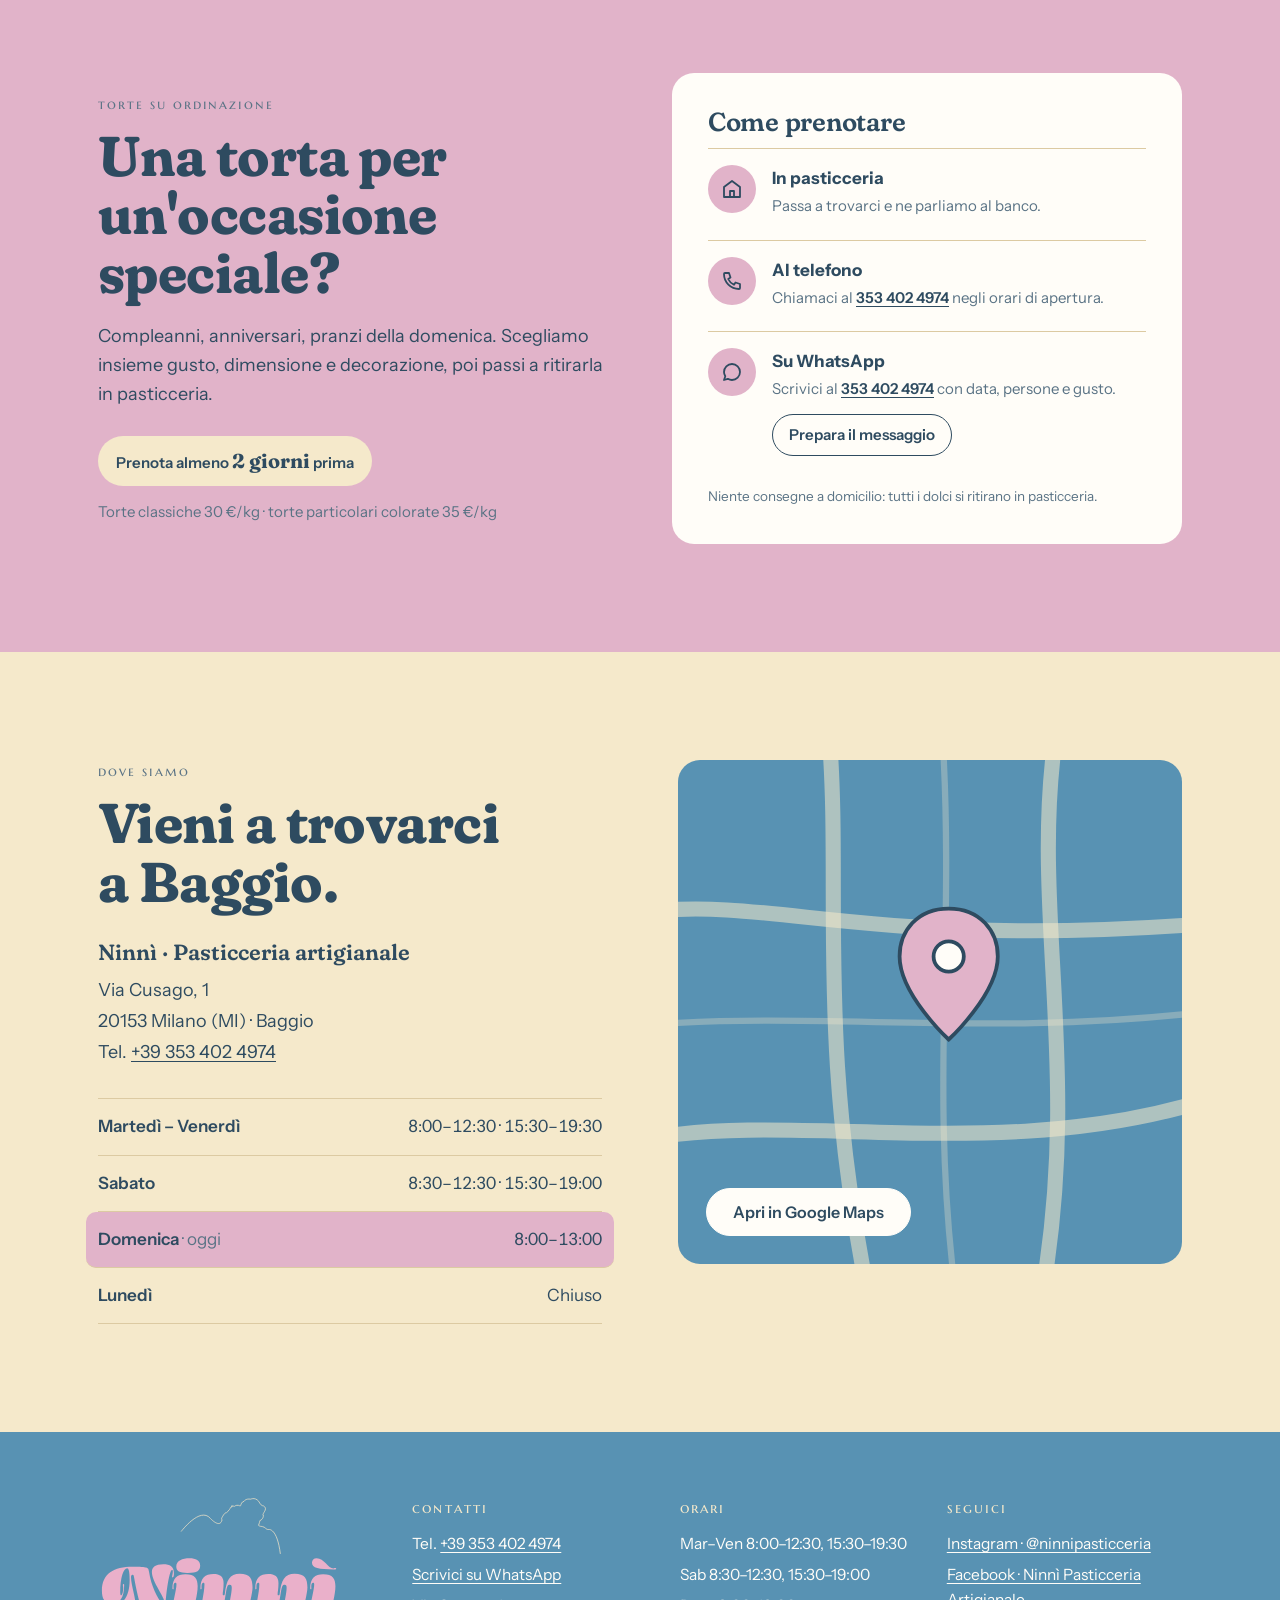
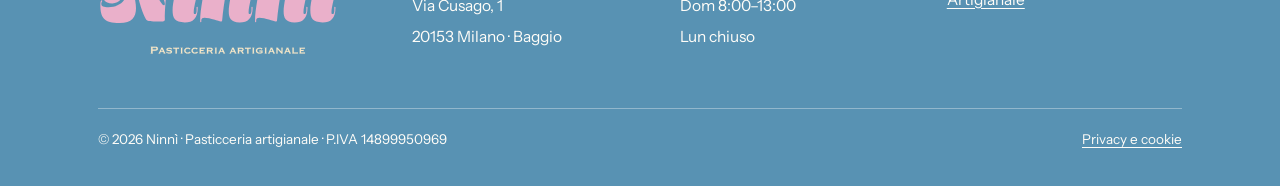
==== commit c496662c: "Aggiorna sito" ====
--- a/index.html
+++ b/index.html
@@ -237,7 +237,20 @@
         </div>
         <div class="modo">
           <span class="ico"><svg viewBox="0 0 24 24" fill="none" stroke="currentColor" stroke-width="1.8" stroke-linecap="round" stroke-linejoin="round"><path d="M4 20 L5.3 16.2 C4.5 14.9 4 13.5 4 12 C4 7.6 7.6 4 12 4 C16.4 4 20 7.6 20 12 C20 16.4 16.4 20 12 20 C10.5 20 9.1 19.6 7.8 18.8 Z"/></svg></span>
-          <div><b>Su WhatsApp</b><span>Scrivici al <a href="https://wa.me/393534024974" target="_blank" rel="noopener">353 402 4974</a> con data, persone e gusto.</span></div>
+          <div><b>Su WhatsApp</b><span>Scrivici al <a href="https://wa.me/393534024974" target="_blank" rel="noopener">353 402 4974</a> con data, persone e gusto.</span>
+            <details class="ordina">
+              <summary>Prepara il messaggio</summary>
+              <form id="ordina" novalidate>
+                <label>Nome<input name="nome" autocomplete="given-name" required></label>
+                <label>Ritiro il<input name="data" type="date" required></label>
+                <label>Persone<input name="persone" type="number" min="1" max="200" inputmode="numeric" required></label>
+                <label>Gusto<input name="gusto" placeholder="es. pan di Spagna e crema"></label>
+                <label class="largo">Scritta o decorazione<textarea name="note" rows="2" placeholder="Facoltativo"></textarea></label>
+                <p class="avviso largo" id="ordina-avviso" aria-live="polite">Si apre WhatsApp con il messaggio pronto: lo invii tu. Il sito non salva nulla.</p>
+                <button class="btn largo" type="submit">Apri WhatsApp</button>
+              </form>
+            </details>
+          </div>
         </div>
         <p class="piccolo">Niente consegne a domicilio: tutti i dolci si ritirano in pasticceria.</p>
       </div>
--- a/style.css
+++ b/style.css
@@ -193,6 +193,31 @@
 .modo span { font-size: 15px; color: var(--ink-2); }
 .modo a { font-weight: 600; color: var(--ink); }
 .come .piccolo { font-size: 13.5px; color: var(--ink-2); padding-top: 10px; }
+
+/* Modulo che prepara il messaggio WhatsApp (non invia nulla al sito) */
+.ordina { margin-top: 12px; }
+.ordina summary {
+  list-style: none; display: inline-flex; align-items: center; cursor: pointer;
+  font-weight: 600; font-size: 15px; color: var(--ink);
+  border: 1.5px solid var(--ink); border-radius: 999px; padding: 8px 16px;
+  transition: background .15s ease, color .15s ease;
+}
+.ordina summary::-webkit-details-marker { display: none; }
+.ordina summary:hover, .ordina[open] summary { background: var(--ink); color: var(--bianco); }
+.ordina form { display: grid; grid-template-columns: 1fr 1fr; gap: 12px; margin-top: 16px; }
+.ordina label { display: grid; gap: 4px; font-size: 14px; font-weight: 600; color: var(--ink); min-width: 0; }
+.ordina .largo { grid-column: 1 / -1; }
+.ordina input, .ordina textarea {
+  font: 400 16px/1.4 var(--f-body); color: var(--ink);
+  background: var(--latte); border: 1.5px solid var(--linea); border-radius: 12px;
+  padding: 10px 12px; width: 100%; min-width: 0; min-height: 46px; -webkit-appearance: none; appearance: none;
+}
+.ordina input::placeholder, .ordina textarea::placeholder { color: var(--ink-2); opacity: .7; }
+.ordina input:focus, .ordina textarea:focus { border-color: var(--blu); }
+.ordina textarea { resize: vertical; }
+.ordina .avviso { margin: 0; font-size: 13.5px; color: var(--ink-2); }
+.ordina .avviso.errore { color: var(--ink); font-weight: 600; }
+.ordina .btn { justify-self: start; }
 
 /* ---------- Dove siamo ---------- */
 .dove .wrap { display: grid; grid-template-columns: 1fr 1fr; gap: clamp(32px, 6vw, 80px); align-items: start; }
@@ -268,11 +293,12 @@
   .voce .nome { font-size: 15.5px; }
   footer .grid { grid-template-columns: 1fr; }
   .cartellino { right: -4px; }
+  .ordina form { grid-template-columns: 1fr; }
 }
 @media (prefers-reduced-motion: reduce) {
   html { scroll-behavior: auto; }
   .nastro-track { animation: none; }
-  .btn, .burger span, .burger span::before, .burger span::after { transition: none; }
+  .btn, .burger span, .burger span::before, .burger span::after, .ordina summary { transition: none; }
 }
 
 /* ---------- Base (prima fornita dall'anteprima) ---------- */
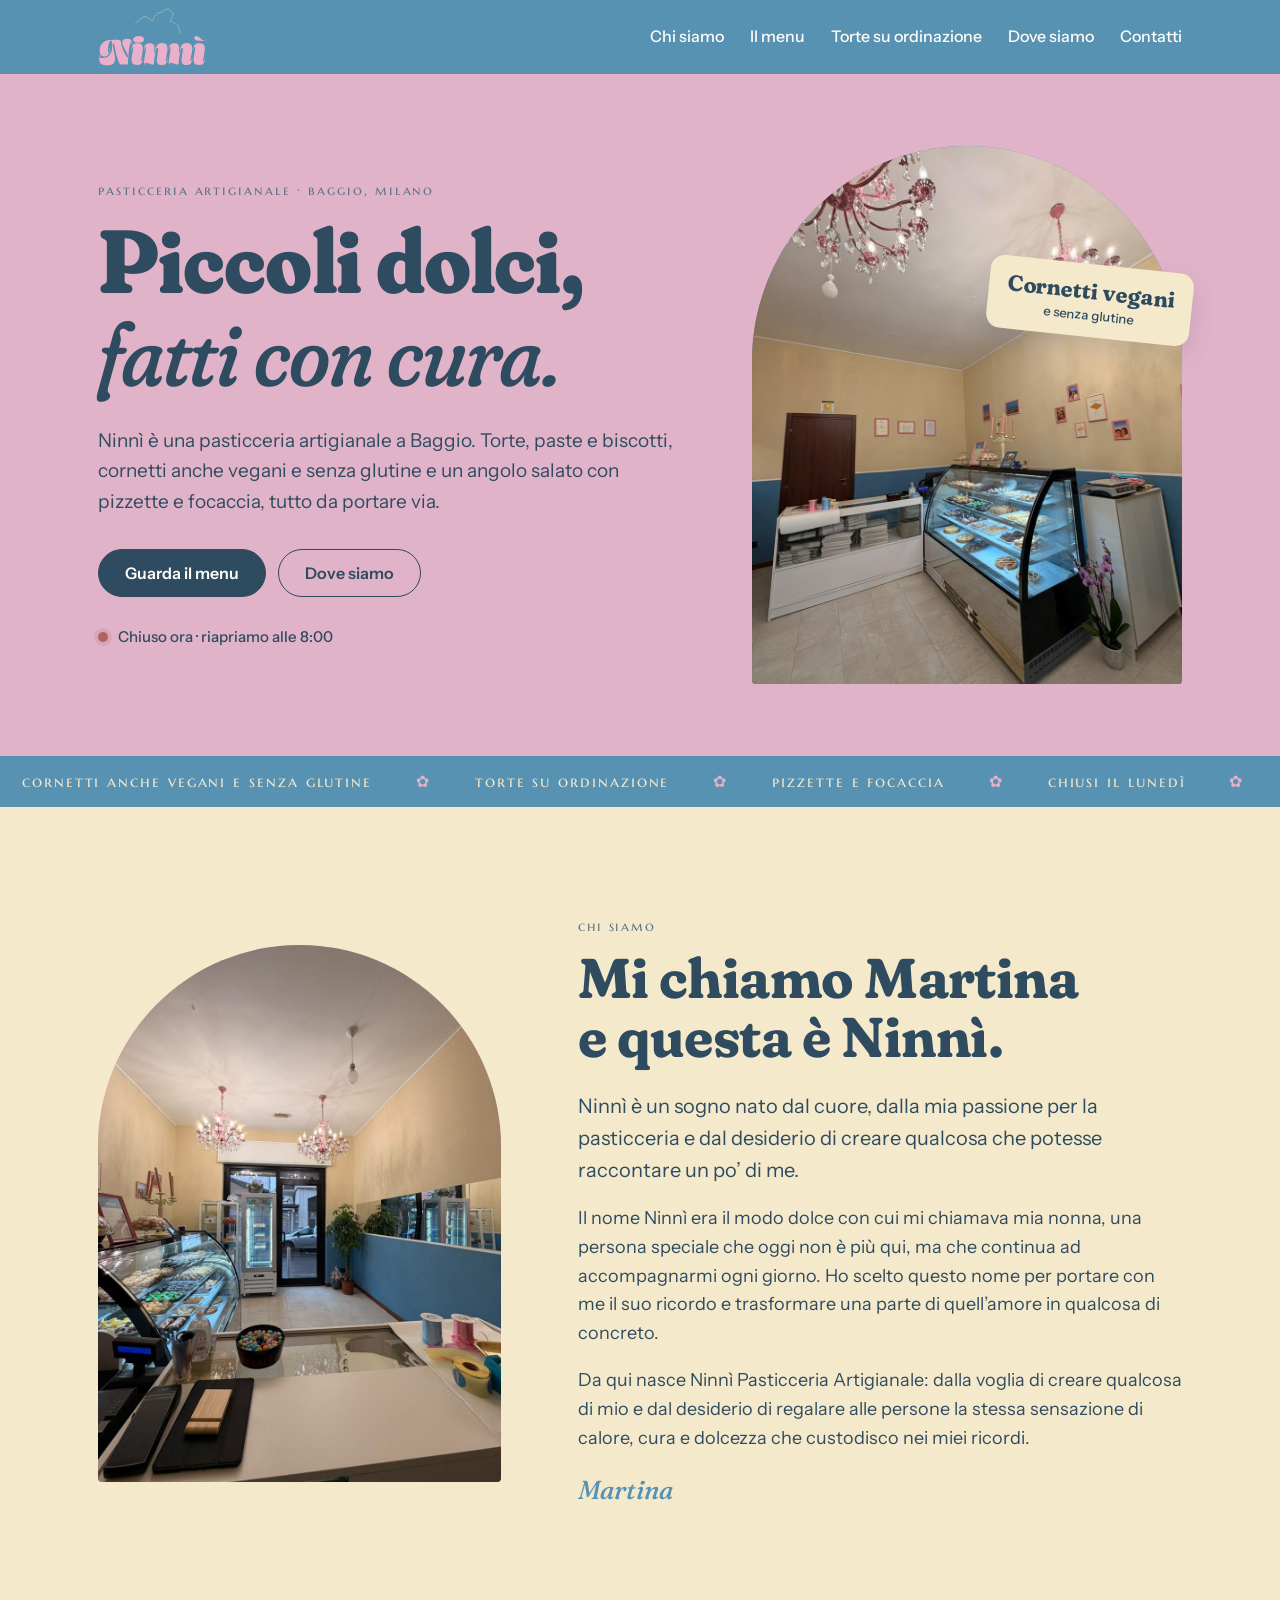
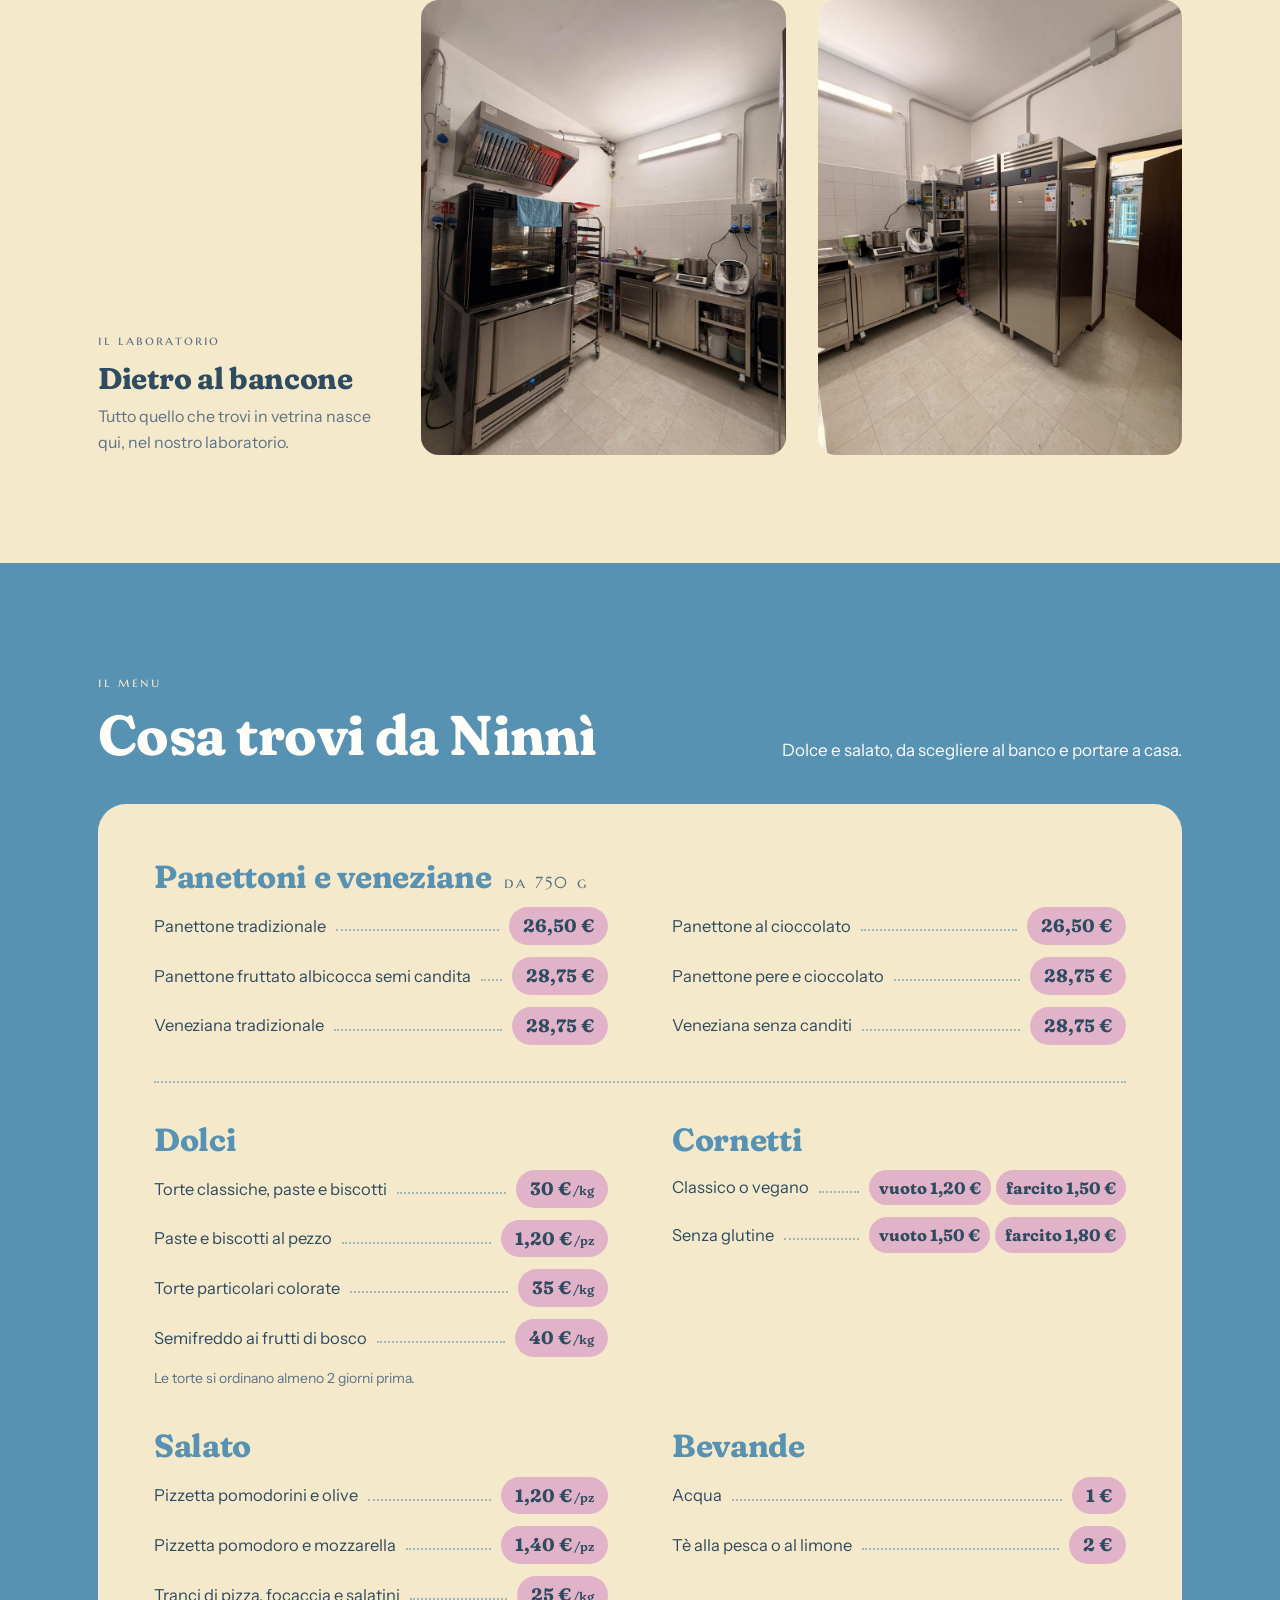
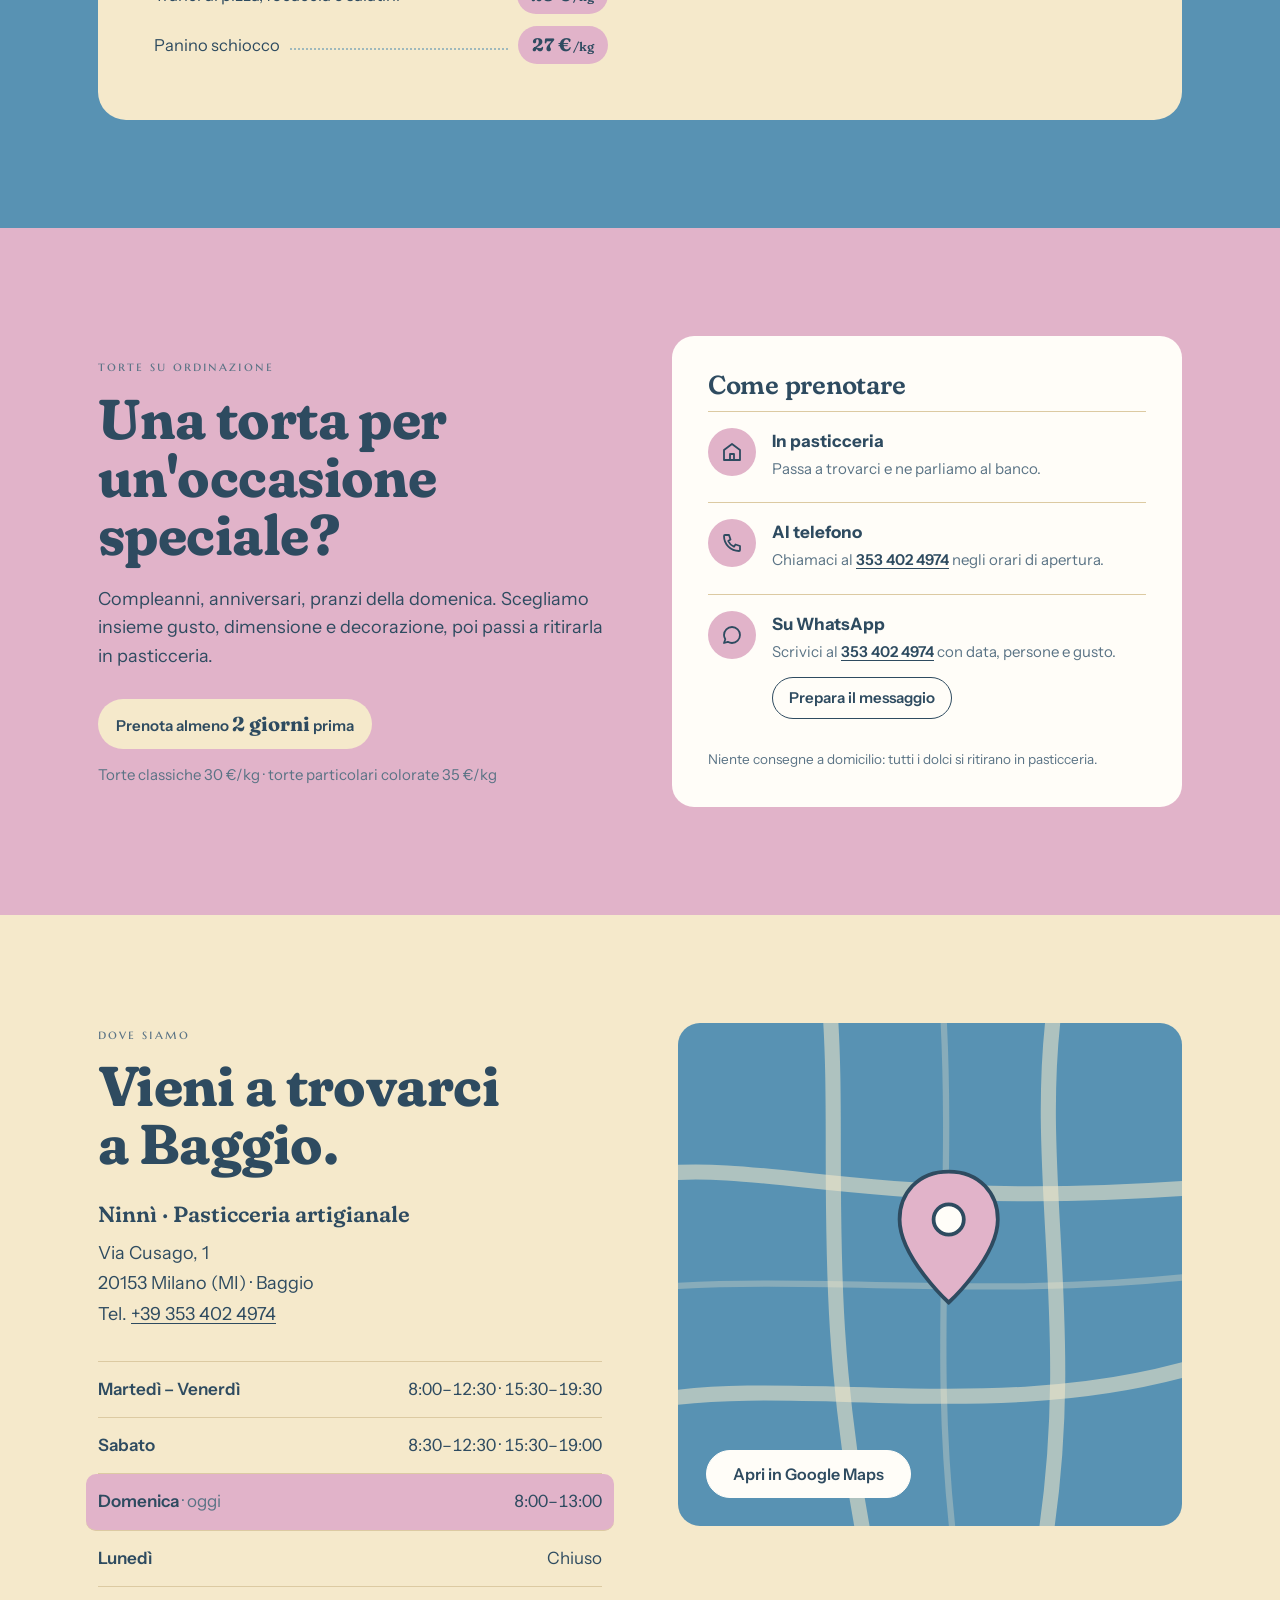
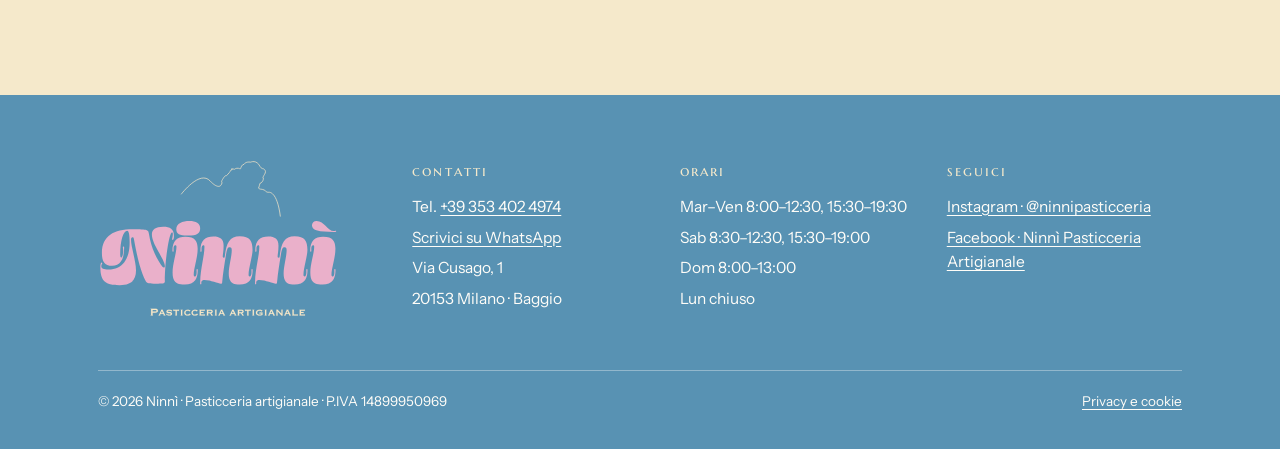
==== commit 98bf42a3: "Aggiorna sito" ====
--- a/index.html
+++ b/index.html
@@ -41,6 +41,12 @@
     "addressRegion": "MI",
     "addressCountry": "IT"
   },
+  "geo": {
+    "@type": "GeoCoordinates",
+    "latitude": 45.462386,
+    "longitude": 9.087513
+  },
+  "hasMap": "https://www.google.com/maps/search/?api=1&query=Via+Cusago+1%2C+20153+Milano",
   "openingHoursSpecification": [
     {
       "@type": "OpeningHoursSpecification",
@@ -178,6 +184,17 @@
         <p>Dolce e salato, da scegliere al banco e portare a casa.</p>
       </div>
       <div class="listino">
+        <div class="gruppo feste">
+          <h3>Panettoni e veneziane <span class="label">da 750 g</span></h3>
+          <ul>
+            <li class="voce"><span class="nome">Panettone tradizionale</span><span class="punti" aria-hidden="true"></span><span class="prezzi"><span class="pill">26,50 €</span></span></li>
+            <li class="voce"><span class="nome">Panettone al cioccolato</span><span class="punti" aria-hidden="true"></span><span class="prezzi"><span class="pill">26,50 €</span></span></li>
+            <li class="voce"><span class="nome">Panettone fruttato albicocca semi candita</span><span class="punti" aria-hidden="true"></span><span class="prezzi"><span class="pill">28,75 €</span></span></li>
+            <li class="voce"><span class="nome">Panettone pere e cioccolato</span><span class="punti" aria-hidden="true"></span><span class="prezzi"><span class="pill">28,75 €</span></span></li>
+            <li class="voce"><span class="nome">Veneziana tradizionale</span><span class="punti" aria-hidden="true"></span><span class="prezzi"><span class="pill">28,75 €</span></span></li>
+            <li class="voce"><span class="nome">Veneziana senza canditi</span><span class="punti" aria-hidden="true"></span><span class="prezzi"><span class="pill">28,75 €</span></span></li>
+          </ul>
+        </div>
         <div class="gruppo">
           <h3>Dolci</h3>
           <ul>
@@ -235,12 +252,12 @@
           <span class="ico"><svg viewBox="0 0 24 24" fill="none" stroke="currentColor" stroke-width="1.8" stroke-linecap="round" stroke-linejoin="round"><path d="M5 4 H9 L10.5 8.5 L8.2 10 C9.2 12.2 11.8 14.8 14 15.8 L15.5 13.5 L20 15 V19 C20 19.6 19.6 20 19 20 C10.7 20 4 13.3 4 5 C4 4.4 4.4 4 5 4 Z"/></svg></span>
           <div><b>Al telefono</b><span>Chiamaci al <a href="tel:+393534024974">353 402 4974</a> negli orari di apertura.</span></div>
         </div>
-        <div class="modo">
+        <div class="modo" id="ordina">
           <span class="ico"><svg viewBox="0 0 24 24" fill="none" stroke="currentColor" stroke-width="1.8" stroke-linecap="round" stroke-linejoin="round"><path d="M4 20 L5.3 16.2 C4.5 14.9 4 13.5 4 12 C4 7.6 7.6 4 12 4 C16.4 4 20 7.6 20 12 C20 16.4 16.4 20 12 20 C10.5 20 9.1 19.6 7.8 18.8 Z"/></svg></span>
           <div><b>Su WhatsApp</b><span>Scrivici al <a href="https://wa.me/393534024974" target="_blank" rel="noopener">353 402 4974</a> con data, persone e gusto.</span>
             <details class="ordina">
               <summary>Prepara il messaggio</summary>
-              <form id="ordina" novalidate>
+              <form id="ordina-form" novalidate>
                 <label>Nome<input name="nome" autocomplete="given-name" required></label>
                 <label>Ritiro il<input name="data" type="date" required></label>
                 <label>Persone<input name="persone" type="number" min="1" max="200" inputmode="numeric" required></label>
--- a/style.css
+++ b/style.css
@@ -163,6 +163,10 @@
 .voce.doppio .prezzi { gap: 5px; }
 .voce.doppio .pill { padding-inline: 10px; font-size: 16.5px; }
 .gruppo .sotto { font-size: 14px; color: var(--ink-2); margin-top: 10px; }
+/* Panettoni e veneziane (stagionale): riga intera in cima, voci su due colonne */
+.gruppo.feste { grid-column: 1 / -1; padding-bottom: 36px; border-bottom: 2px dotted rgba(88,146,179,.55); }
+.gruppo.feste h3 .label { color: var(--ink-2); font-size: 16px; font-weight: 400; margin-left: 6px; white-space: nowrap; }
+.gruppo.feste ul { grid-template-columns: 1fr 1fr; column-gap: clamp(32px, 5vw, 72px); }
 .nota-prezzi { margin-top: 24px; font-size: 14px; color: var(--crema); }
 
 /* ---------- Laboratorio ---------- */
@@ -281,7 +285,7 @@
   .hero .wrap, .storia .wrap, .torte .wrap, .dove .wrap { grid-template-columns: 1fr; }
   .hero-vis { justify-self: center; max-width: 340px; }
   .storia .arco { max-width: 320px; }
-  .listino { grid-template-columns: 1fr; }
+  .listino, .gruppo.feste ul { grid-template-columns: 1fr; }
   .storia .lab { grid-template-columns: 1fr 1fr; }
   .lab .didascalia { grid-column: 1 / -1; }
   .pilastri { grid-template-columns: 1fr; gap: 16px; }
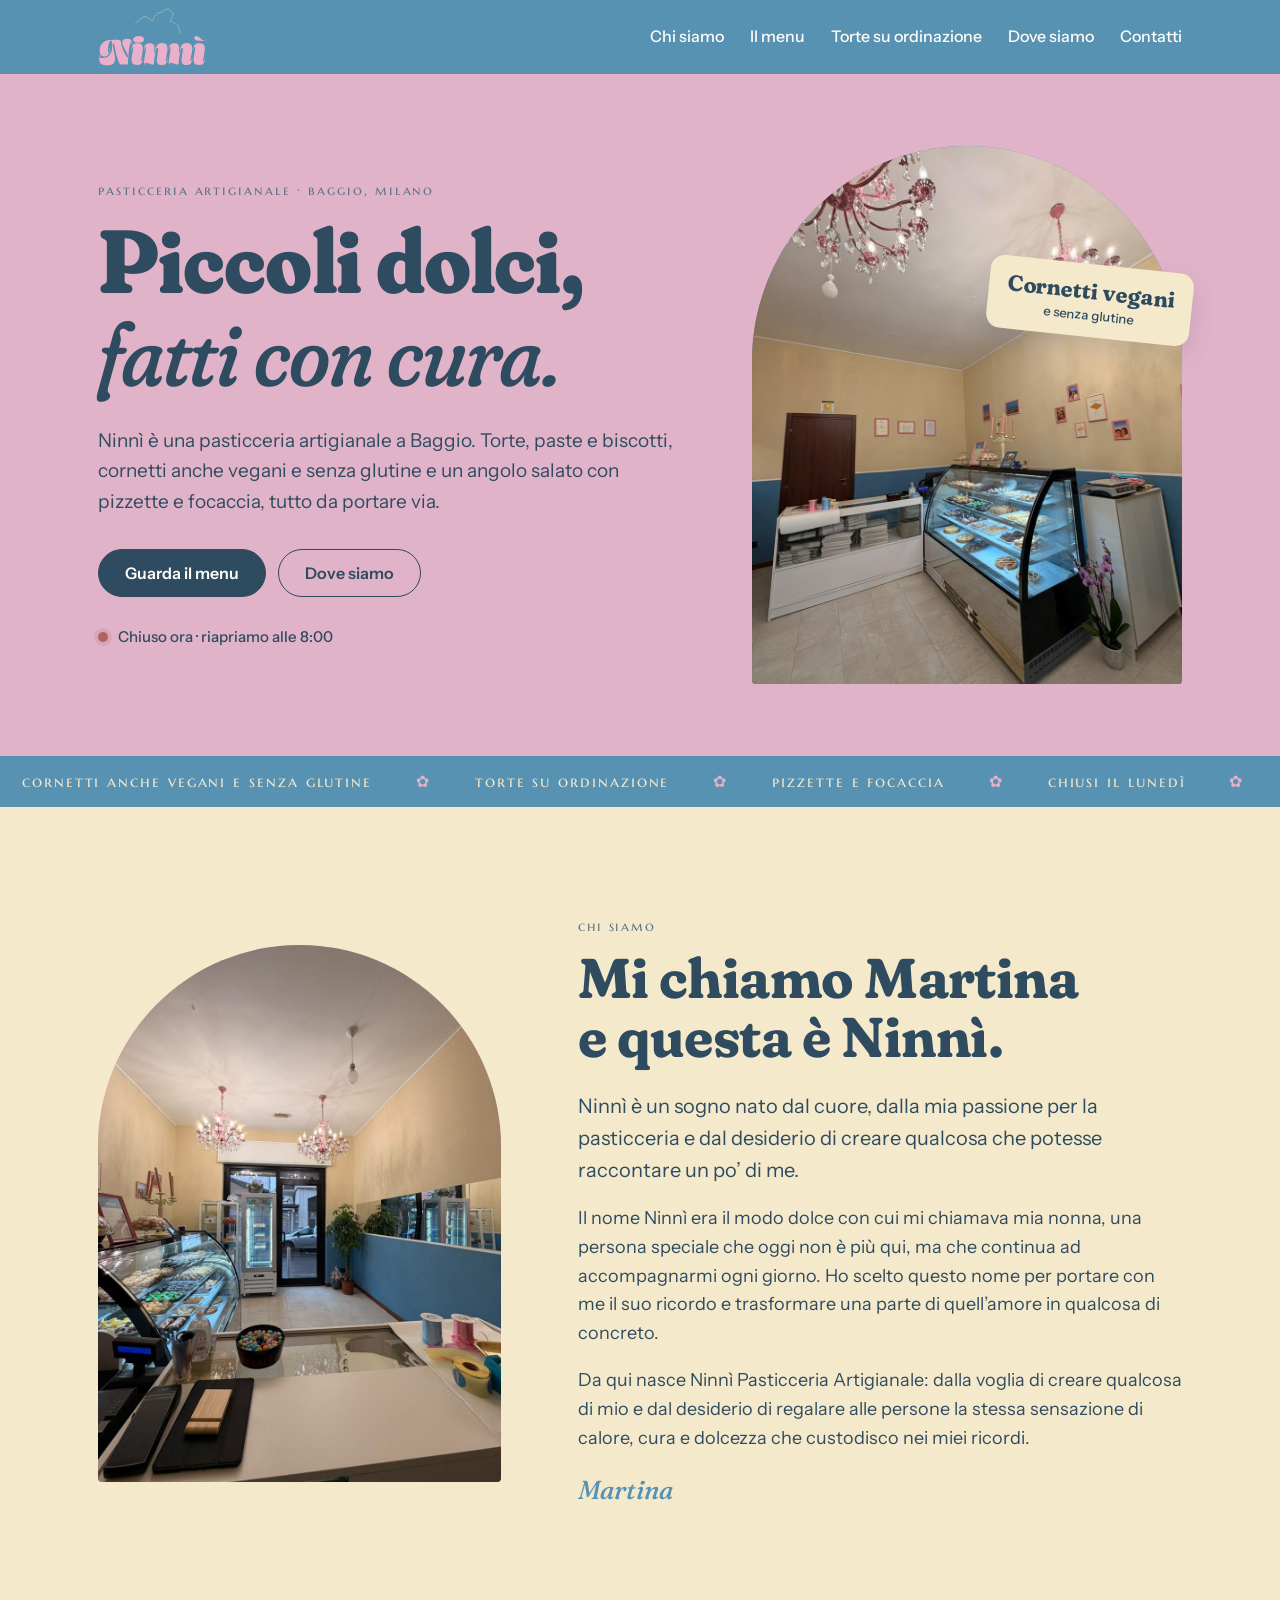
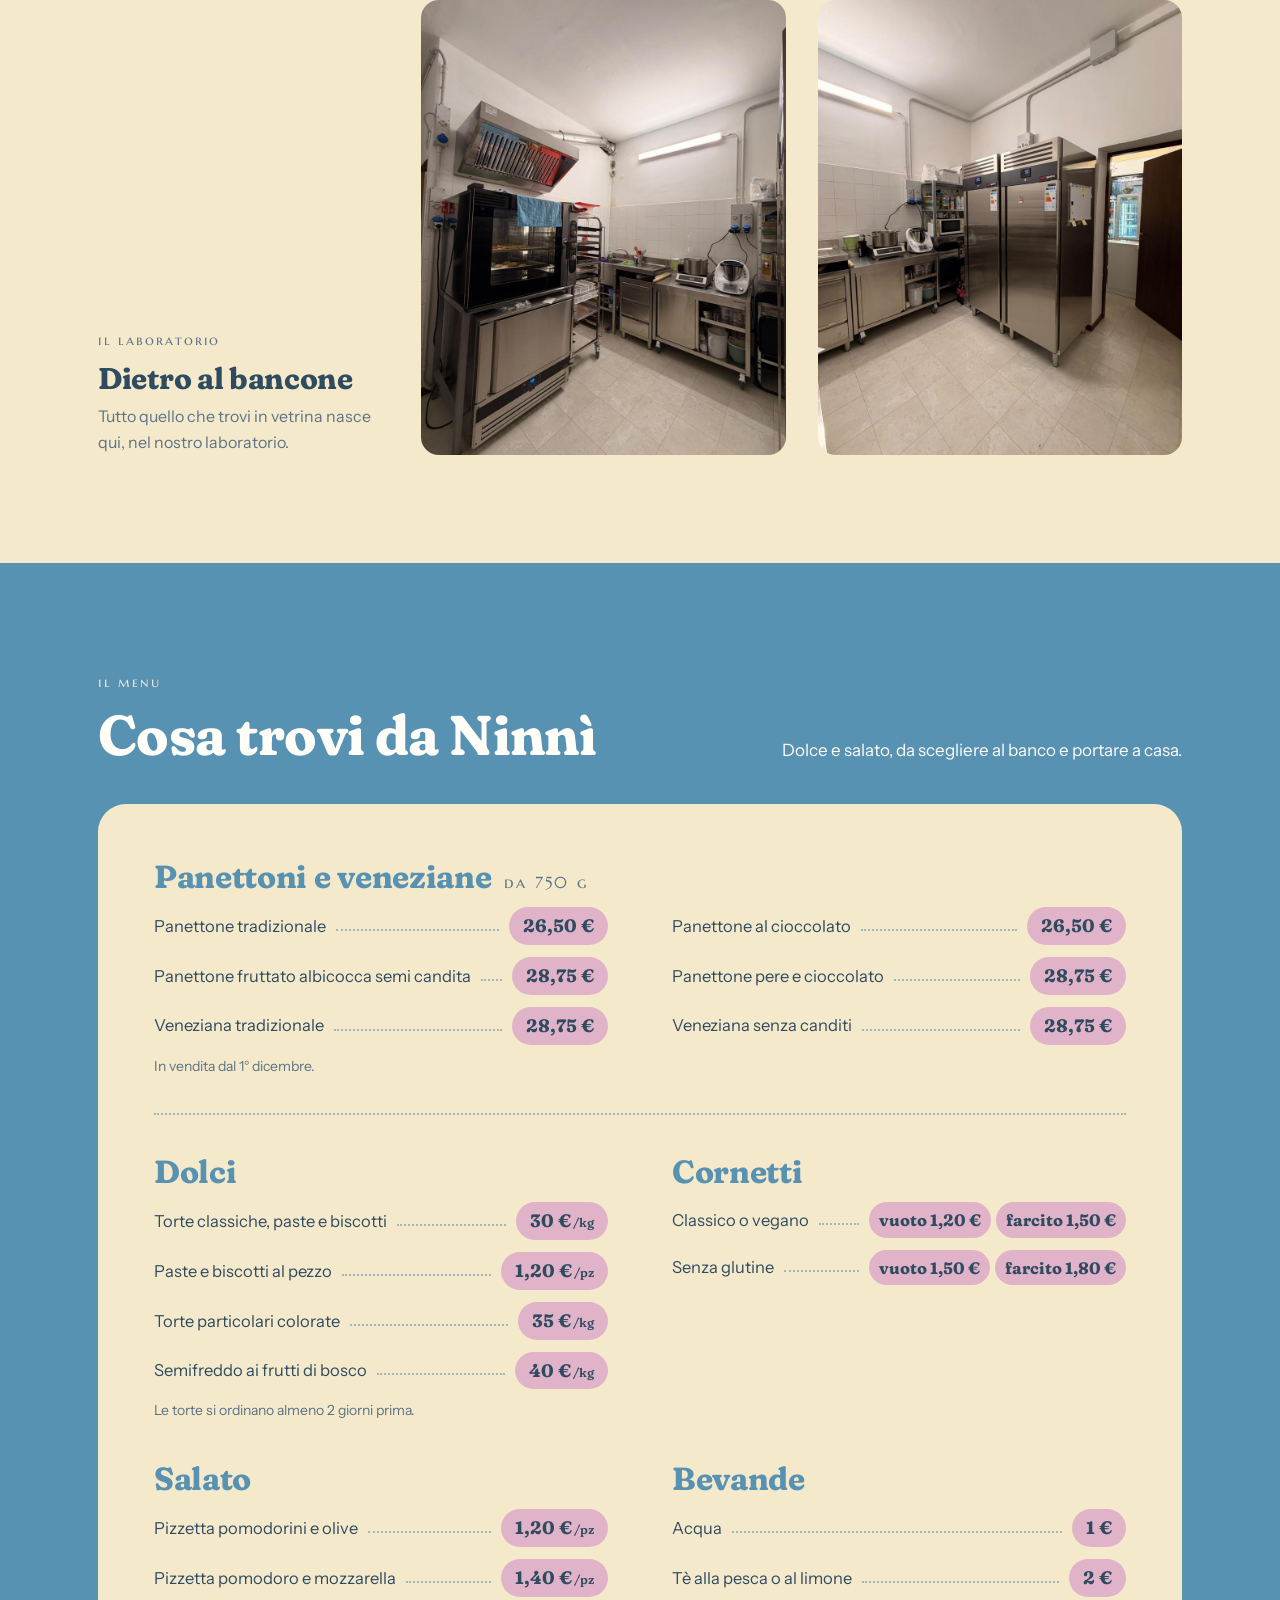
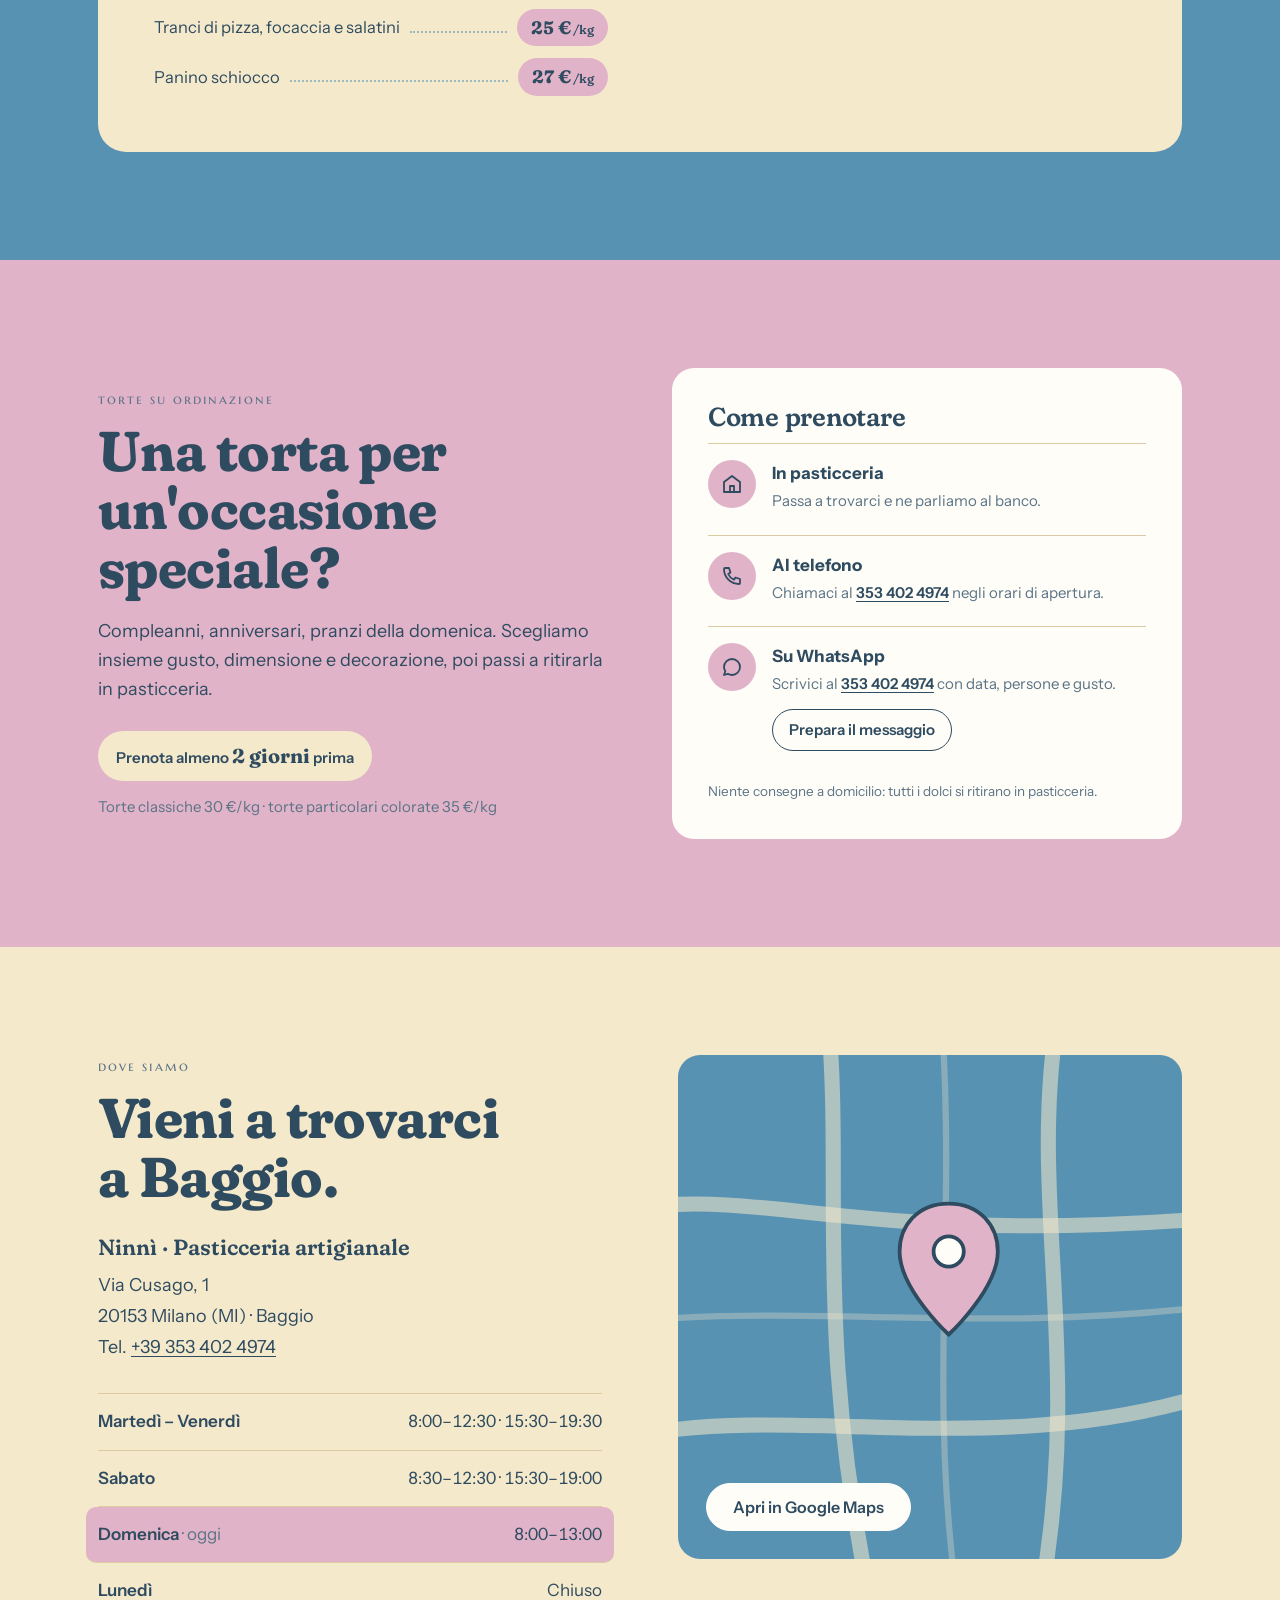
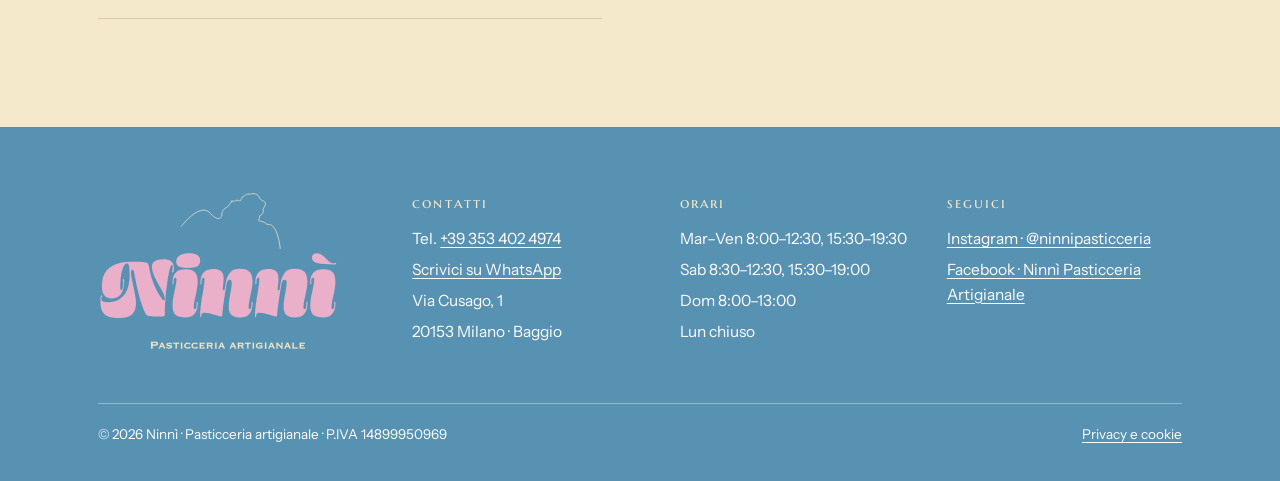
==== commit c1dcc91f: "Aggiorna sito" ====
--- a/index.html
+++ b/index.html
@@ -194,6 +194,7 @@
             <li class="voce"><span class="nome">Veneziana tradizionale</span><span class="punti" aria-hidden="true"></span><span class="prezzi"><span class="pill">28,75 €</span></span></li>
             <li class="voce"><span class="nome">Veneziana senza canditi</span><span class="punti" aria-hidden="true"></span><span class="prezzi"><span class="pill">28,75 €</span></span></li>
           </ul>
+          <p class="sotto">In vendita dal 1° dicembre.</p>
         </div>
         <div class="gruppo">
           <h3>Dolci</h3>
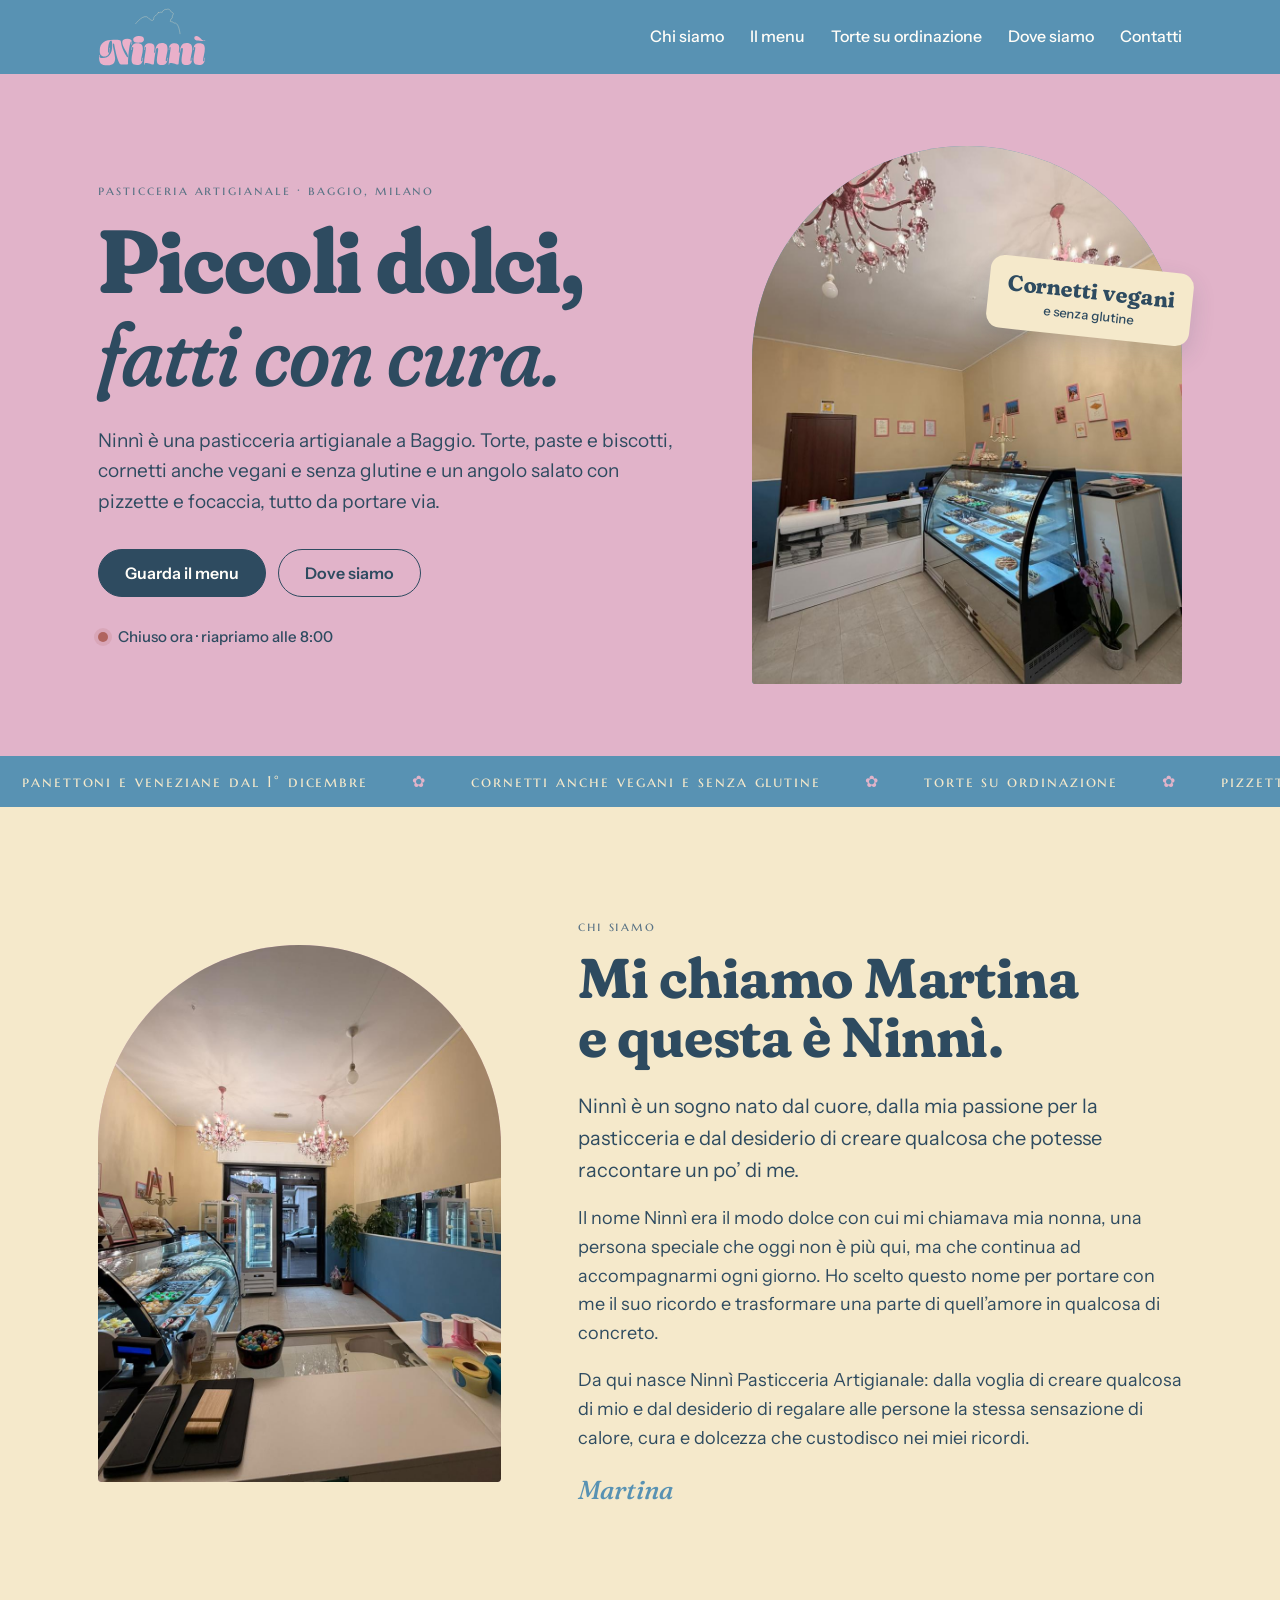
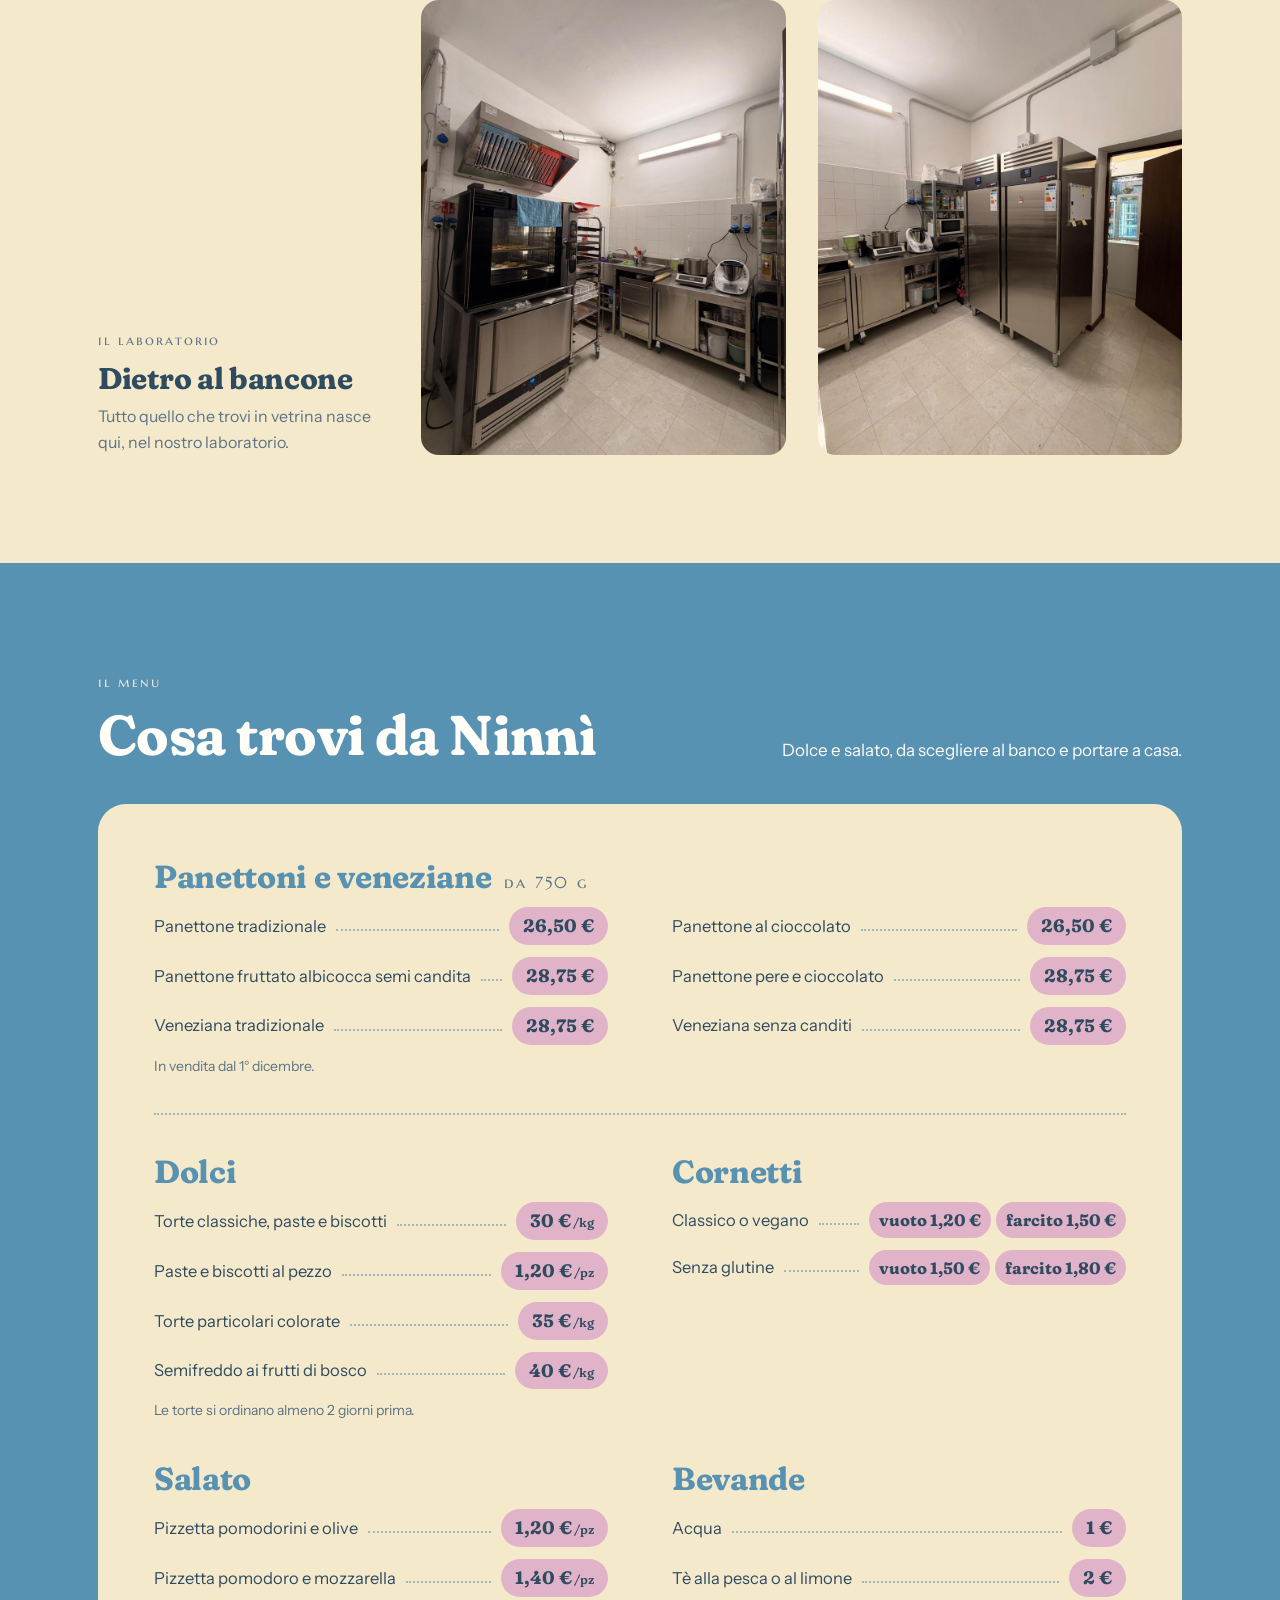
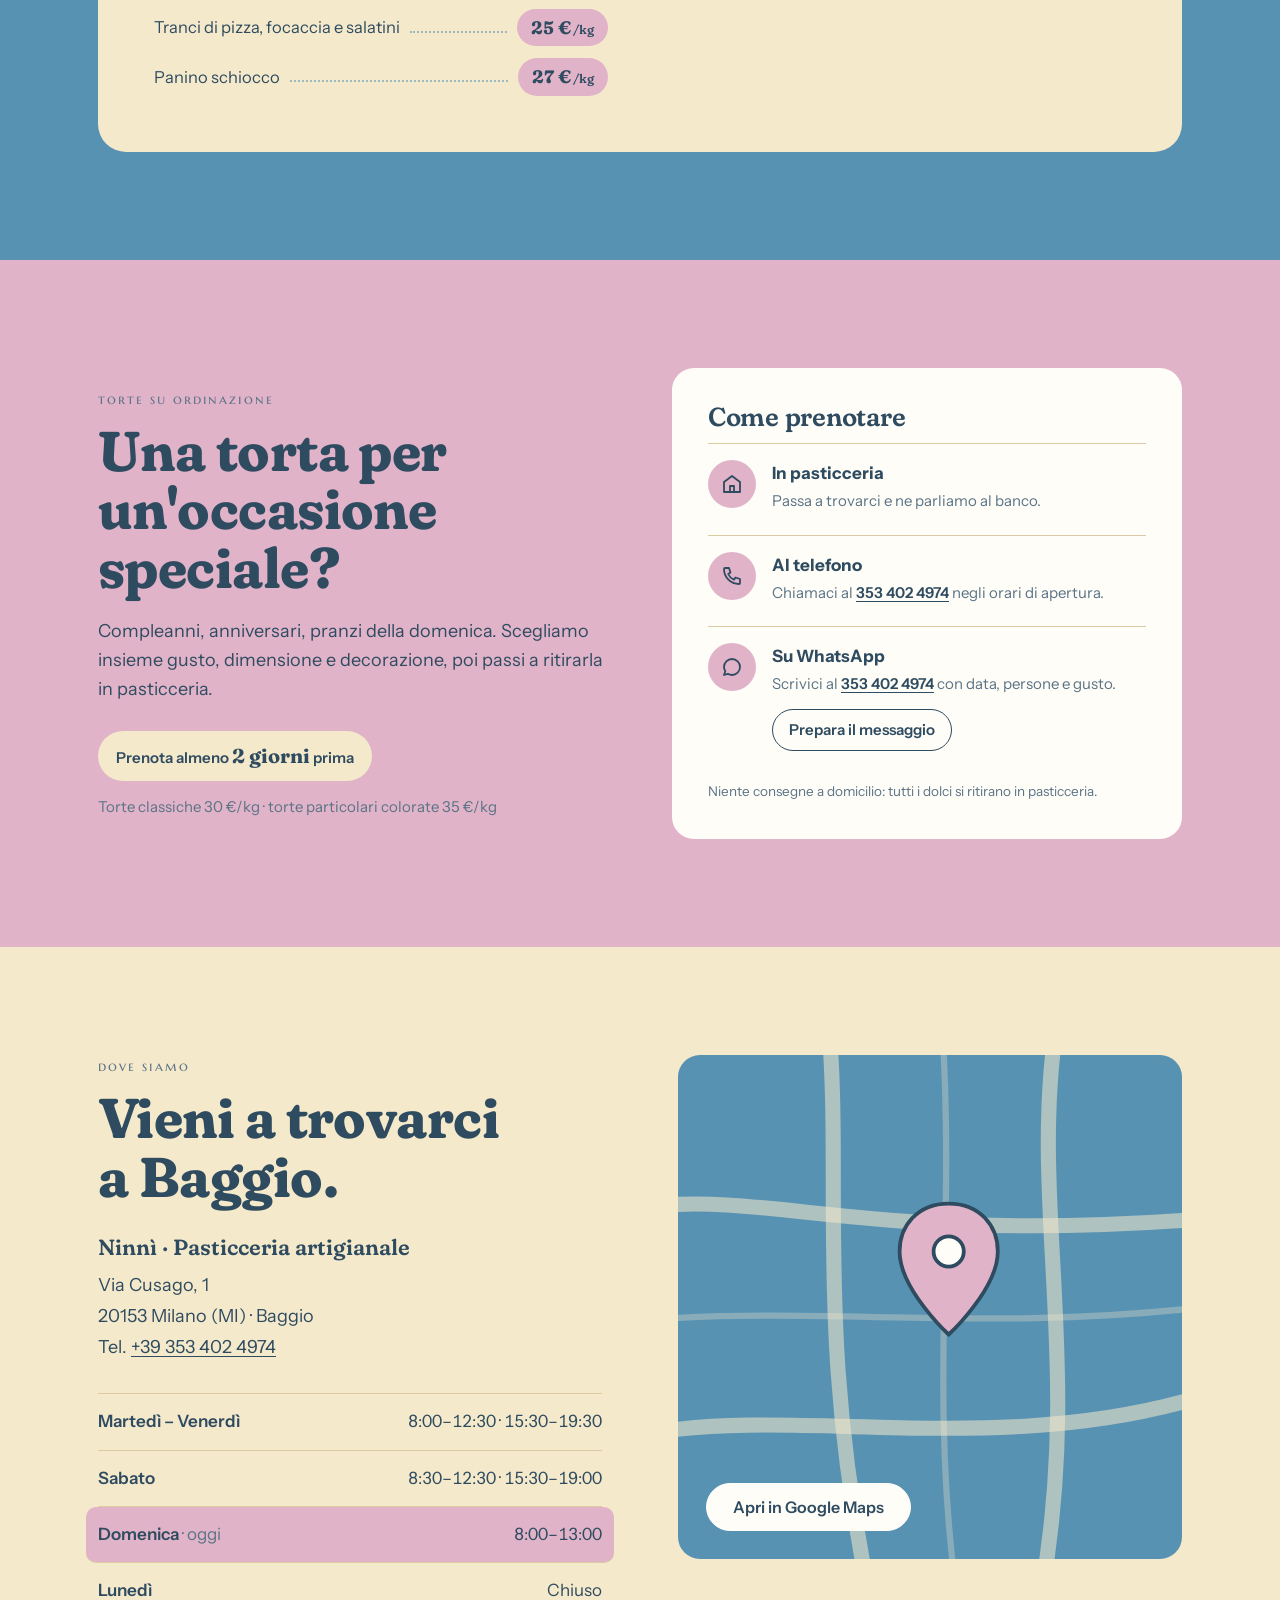
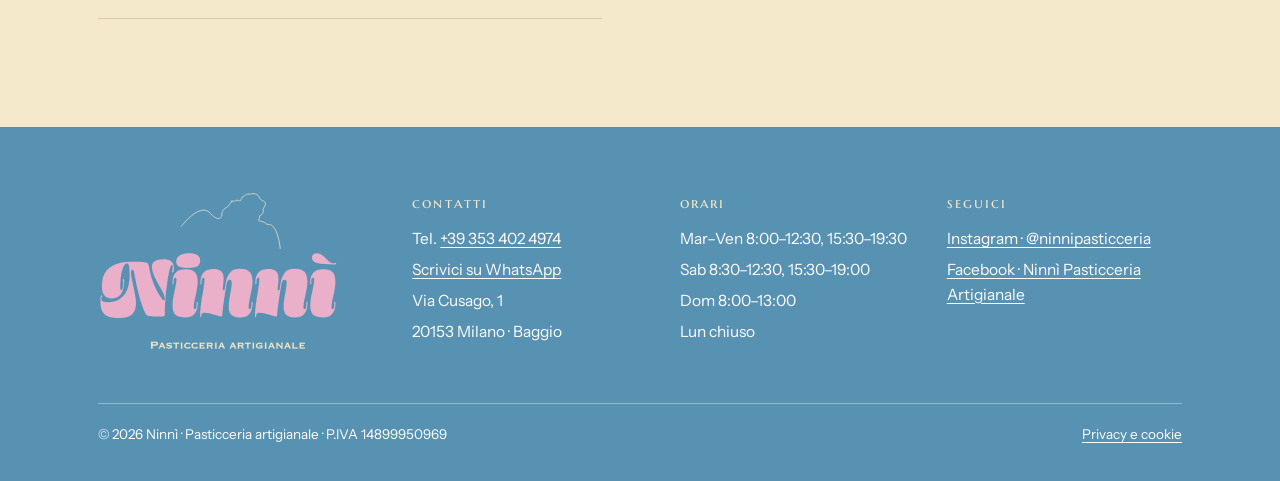
==== commit 383bcbb2: "Aggiorna sito" ====
--- a/index.html
+++ b/index.html
@@ -140,8 +140,8 @@
 
   <div class="nastro" aria-hidden="true">
     <div class="nastro-track">
-      <span>cornetti anche vegani e senza glutine</span><span>torte su ordinazione</span><span>pizzette e focaccia</span><span>chiusi il lunedì</span>
-      <span>cornetti anche vegani e senza glutine</span><span>torte su ordinazione</span><span>pizzette e focaccia</span><span>chiusi il lunedì</span>
+      <span>panettoni e veneziane dal 1° dicembre</span><span>cornetti anche vegani e senza glutine</span><span>torte su ordinazione</span><span>pizzette e focaccia</span><span>chiusi il lunedì</span>
+      <span>panettoni e veneziane dal 1° dicembre</span><span>cornetti anche vegani e senza glutine</span><span>torte su ordinazione</span><span>pizzette e focaccia</span><span>chiusi il lunedì</span>
     </div>
   </div>
 
--- a/style.css
+++ b/style.css
@@ -113,7 +113,7 @@
 
 /* ---------- Nastro ---------- */
 .nastro { background: var(--blu); color: var(--crema); overflow: hidden; padding-block: 13px; }
-.nastro-track { display: flex; width: max-content; animation: scorri 44s linear infinite; }
+.nastro-track { display: flex; width: max-content; animation: scorri 59s linear infinite; }
 .nastro-track span { font-family: var(--f-label); font-size: 16px; letter-spacing: .12em; white-space: nowrap; padding-inline: 22px; }
 .nastro-track span::after { content: "✿"; color: var(--rosa); margin-left: 44px; }
 @keyframes scorri { to { transform: translateX(-50%); } }
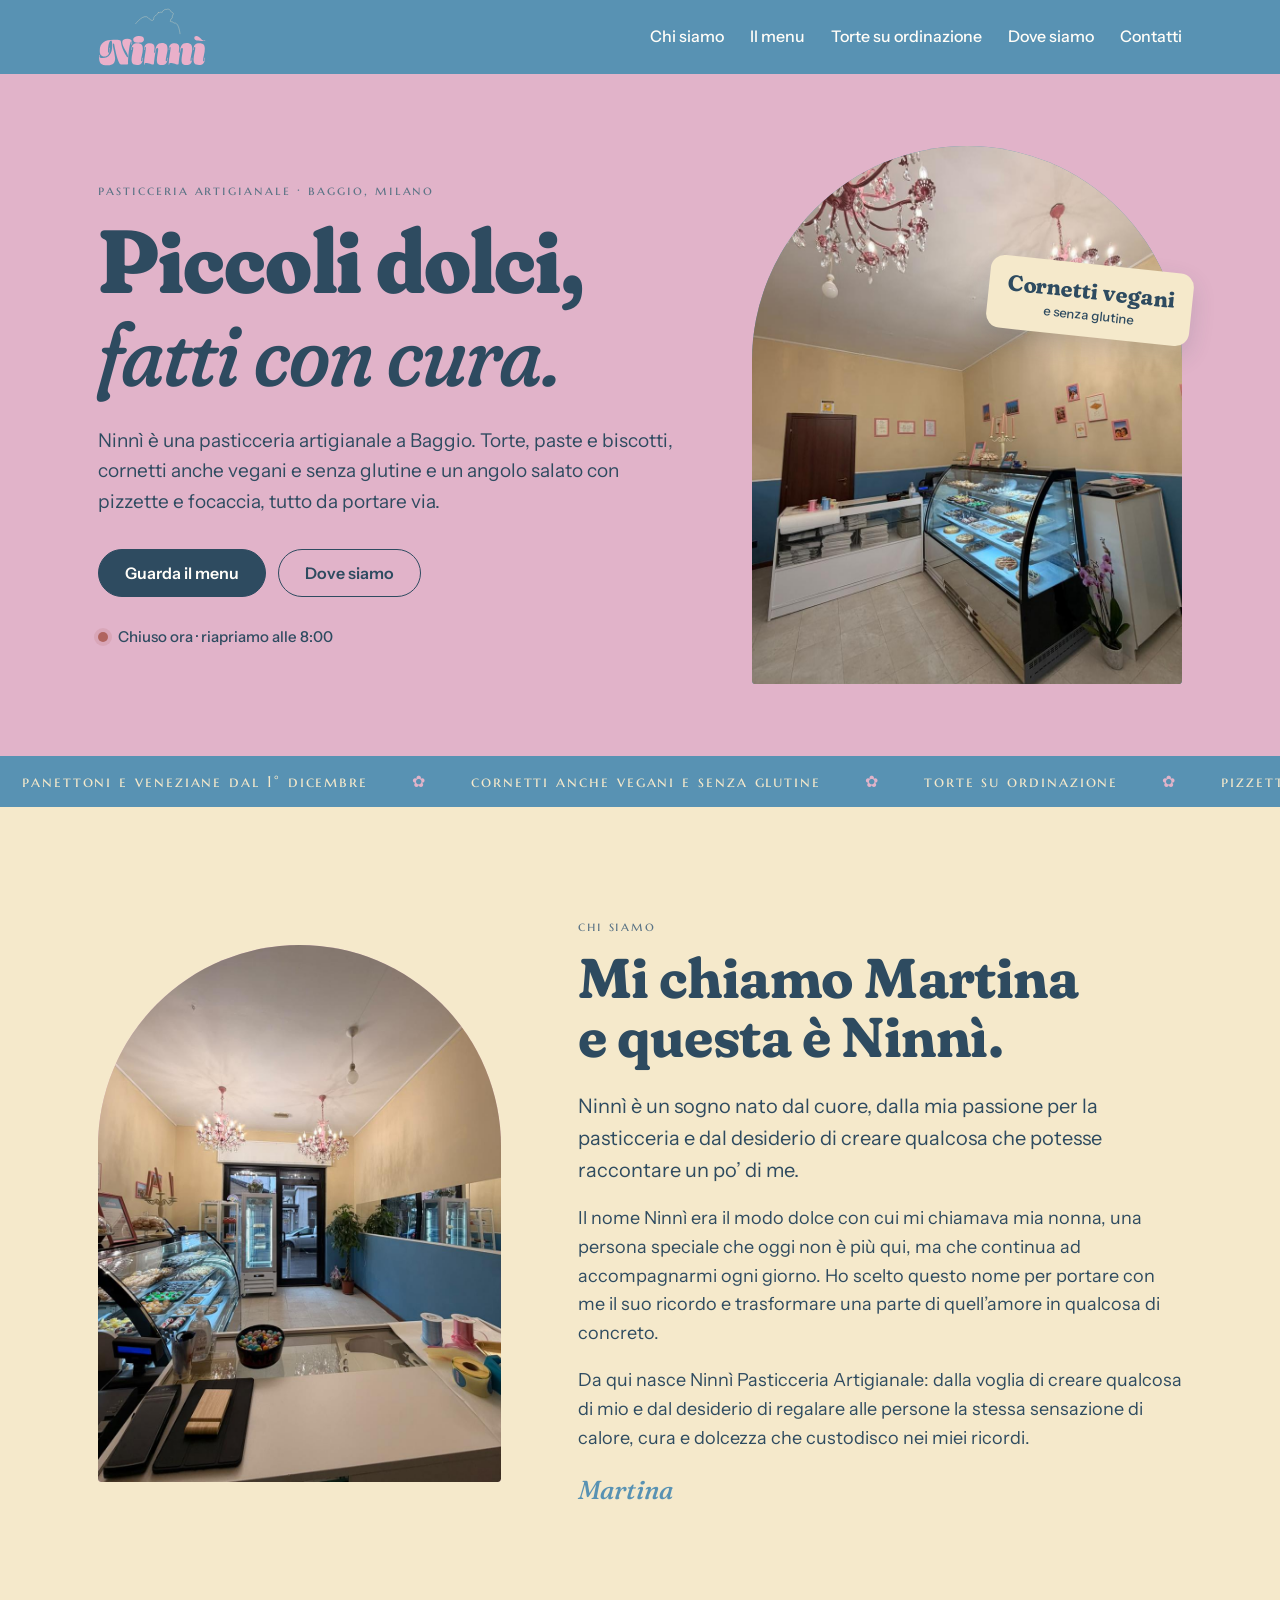
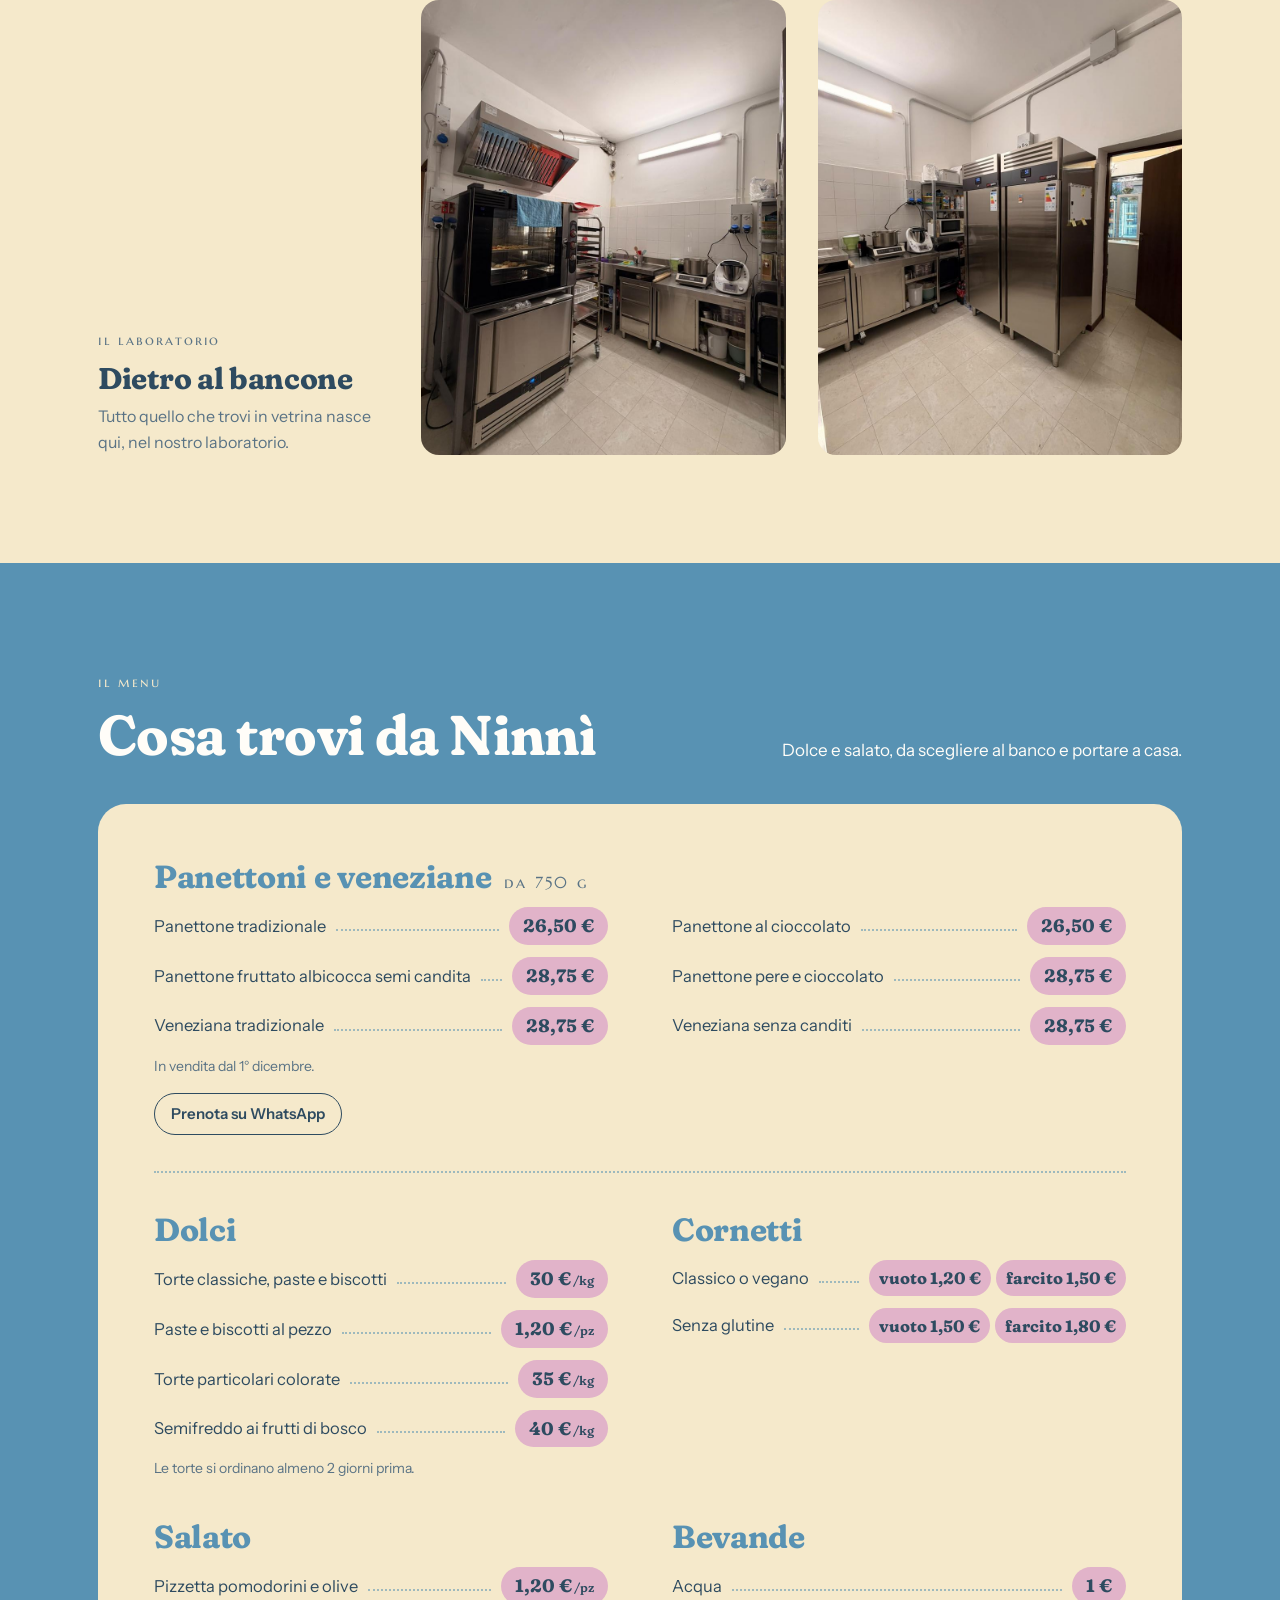
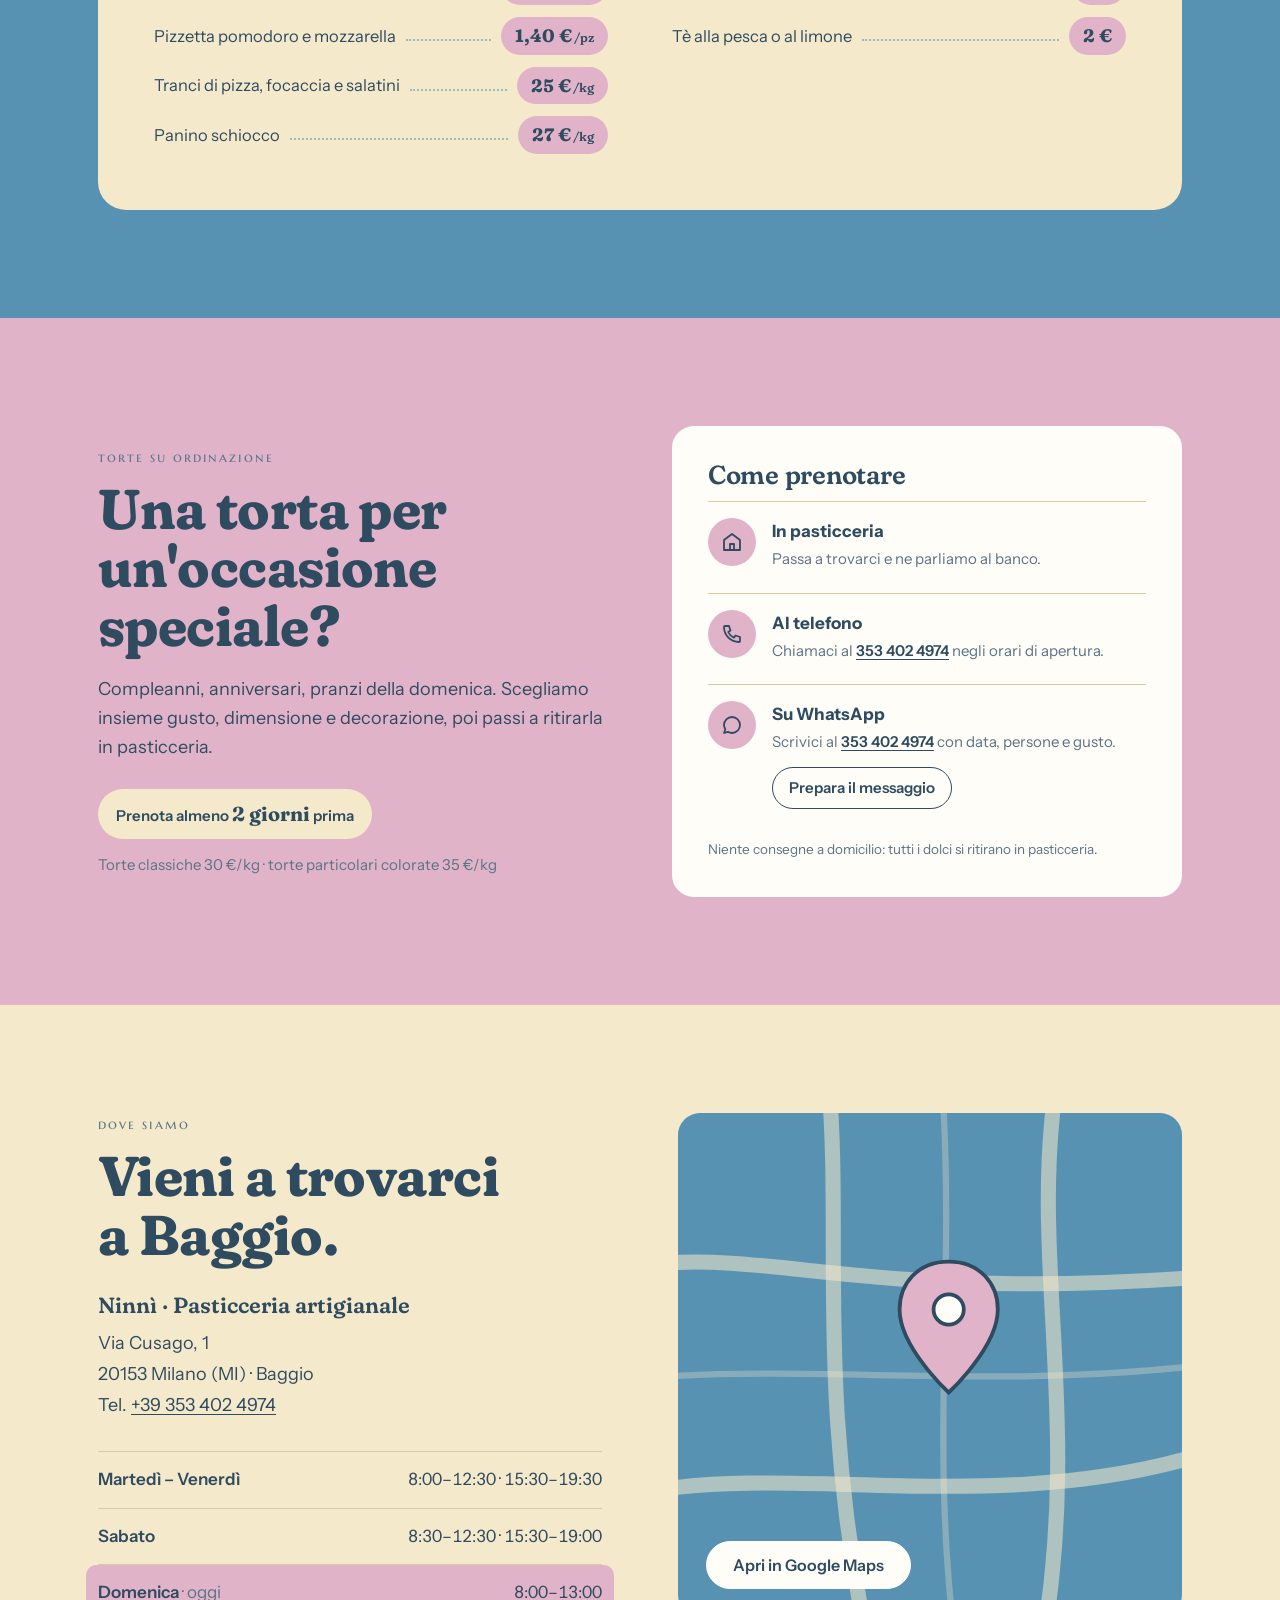
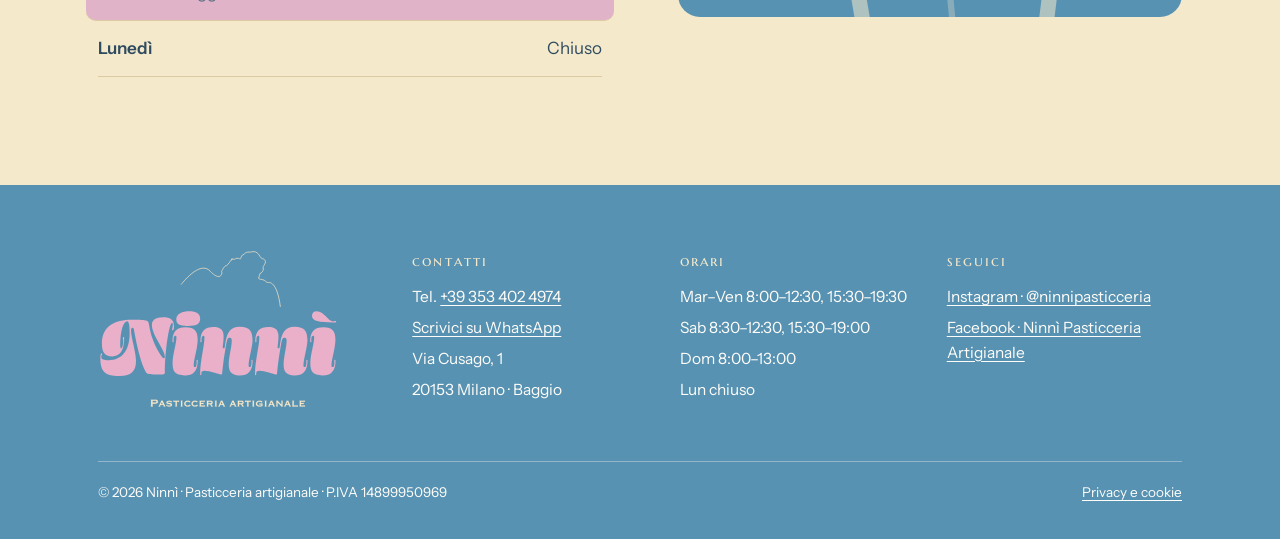
==== commit 757168a6: "Aggiorna sito" ====
--- a/index.html
+++ b/index.html
@@ -195,6 +195,18 @@
             <li class="voce"><span class="nome">Veneziana senza canditi</span><span class="punti" aria-hidden="true"></span><span class="prezzi"><span class="pill">28,75 €</span></span></li>
           </ul>
           <p class="sotto">In vendita dal 1° dicembre.</p>
+          <details class="ordina" id="panettoni">
+            <summary>Prenota su WhatsApp</summary>
+            <form id="panettoni-form" novalidate>
+              <!-- le righe con le quantità le crea script.js dalle voci qui sopra -->
+              <div class="qta-lista largo" id="panettoni-qta"></div>
+              <p class="totale largo" id="panettoni-totale">Totale: 0,00 €</p>
+              <label>Nome<input name="nome" autocomplete="given-name" required></label>
+              <label>Ritiro il<input name="data" type="date" required></label>
+              <p class="avviso largo" id="panettoni-avviso" aria-live="polite">Si apre WhatsApp con il messaggio pronto: lo invii tu. Il sito non salva nulla.</p>
+              <button class="btn largo" type="submit">Apri WhatsApp</button>
+            </form>
+          </details>
         </div>
         <div class="gruppo">
           <h3>Dolci</h3>
--- a/style.css
+++ b/style.css
@@ -167,6 +167,12 @@
 .gruppo.feste { grid-column: 1 / -1; padding-bottom: 36px; border-bottom: 2px dotted rgba(88,146,179,.55); }
 .gruppo.feste h3 .label { color: var(--ink-2); font-size: 16px; font-weight: 400; margin-left: 6px; white-space: nowrap; }
 .gruppo.feste ul { grid-template-columns: 1fr 1fr; column-gap: clamp(32px, 5vw, 72px); }
+.feste .ordina { margin-top: 16px; }
+.feste .ordina input { background: var(--bianco); }
+.qta-lista { display: grid; grid-template-columns: 1fr 1fr; gap: 10px clamp(32px, 5vw, 72px); }
+.ordina .qta-lista label { grid-template-columns: 1fr 76px; align-items: center; gap: 10px; font-weight: 400; font-size: 15px; }
+.qta-lista small { color: var(--ink-2); white-space: nowrap; }
+.ordina .totale { margin: 0; font-weight: 600; }
 .nota-prezzi { margin-top: 24px; font-size: 14px; color: var(--crema); }
 
 /* ---------- Laboratorio ---------- */
@@ -285,7 +291,7 @@
   .hero .wrap, .storia .wrap, .torte .wrap, .dove .wrap { grid-template-columns: 1fr; }
   .hero-vis { justify-self: center; max-width: 340px; }
   .storia .arco { max-width: 320px; }
-  .listino, .gruppo.feste ul { grid-template-columns: 1fr; }
+  .listino, .gruppo.feste ul, .qta-lista { grid-template-columns: 1fr; }
   .storia .lab { grid-template-columns: 1fr 1fr; }
   .lab .didascalia { grid-column: 1 / -1; }
   .pilastri { grid-template-columns: 1fr; gap: 16px; }
